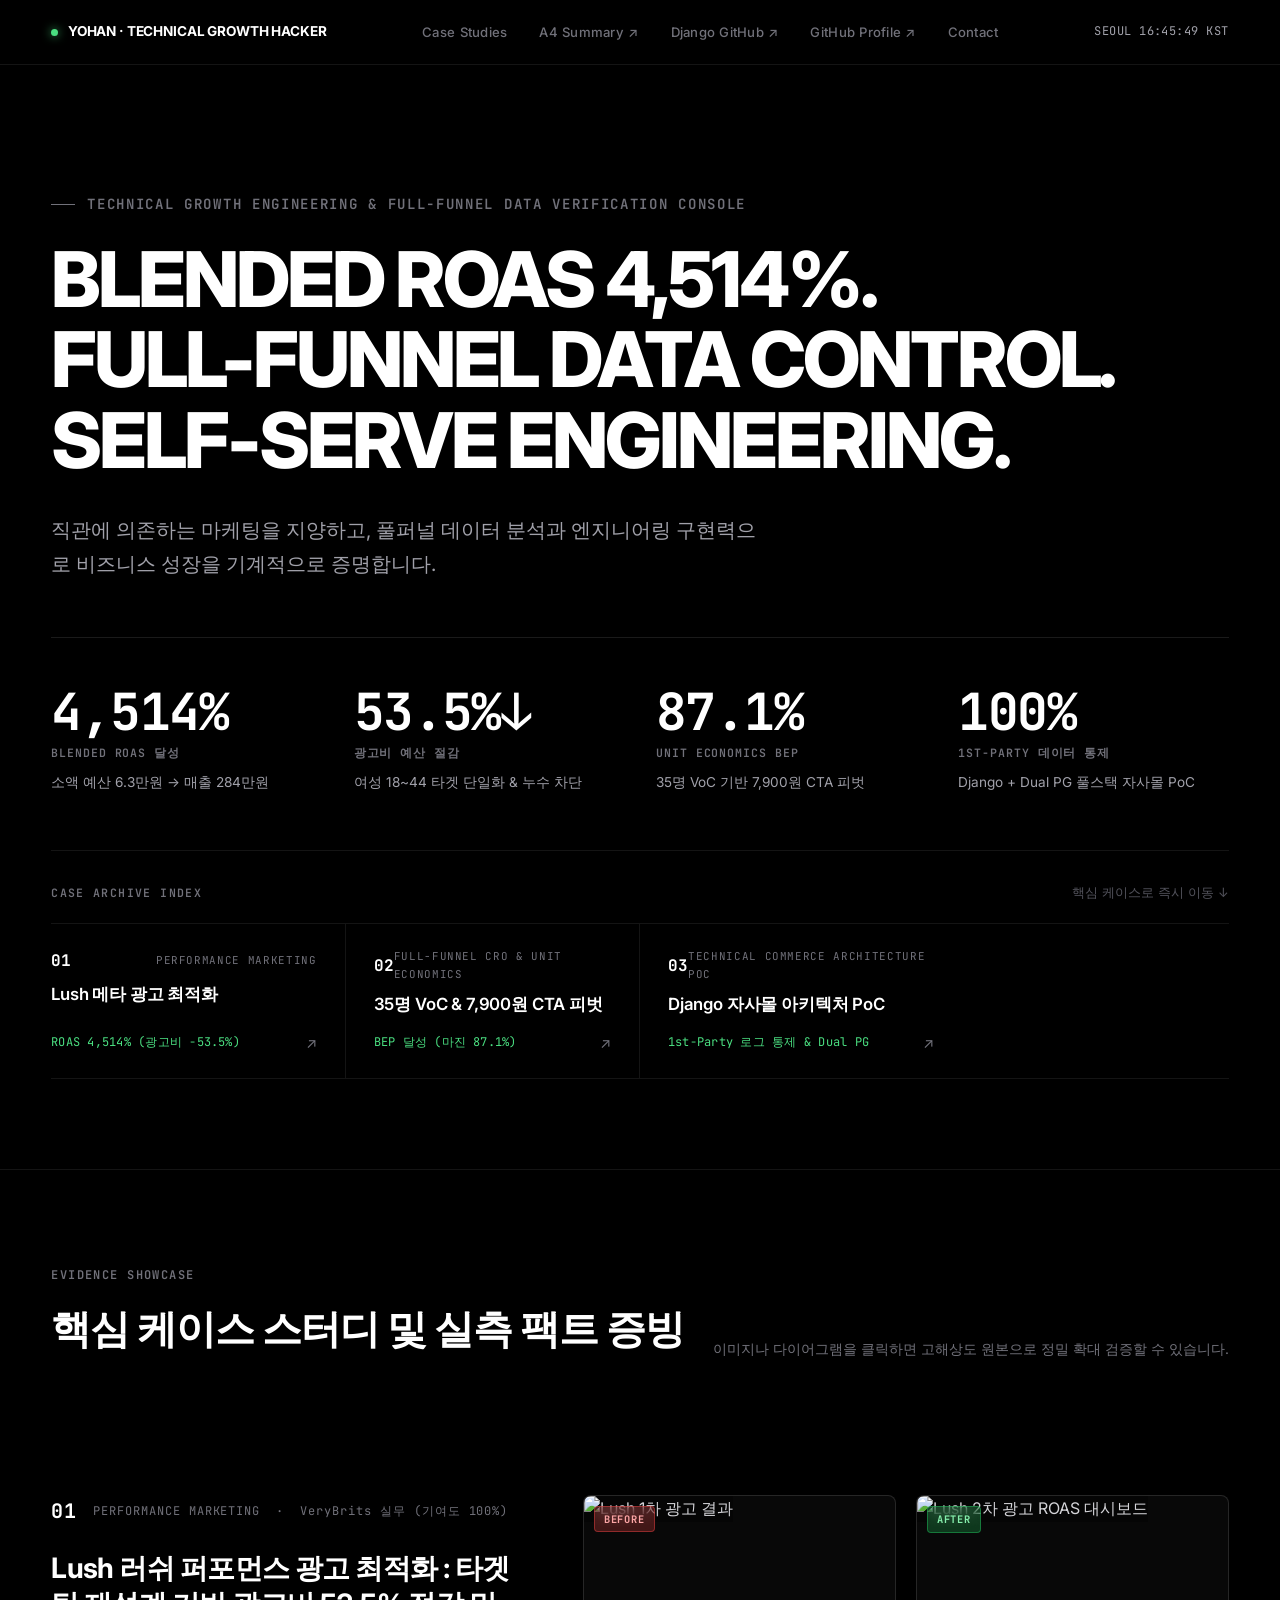
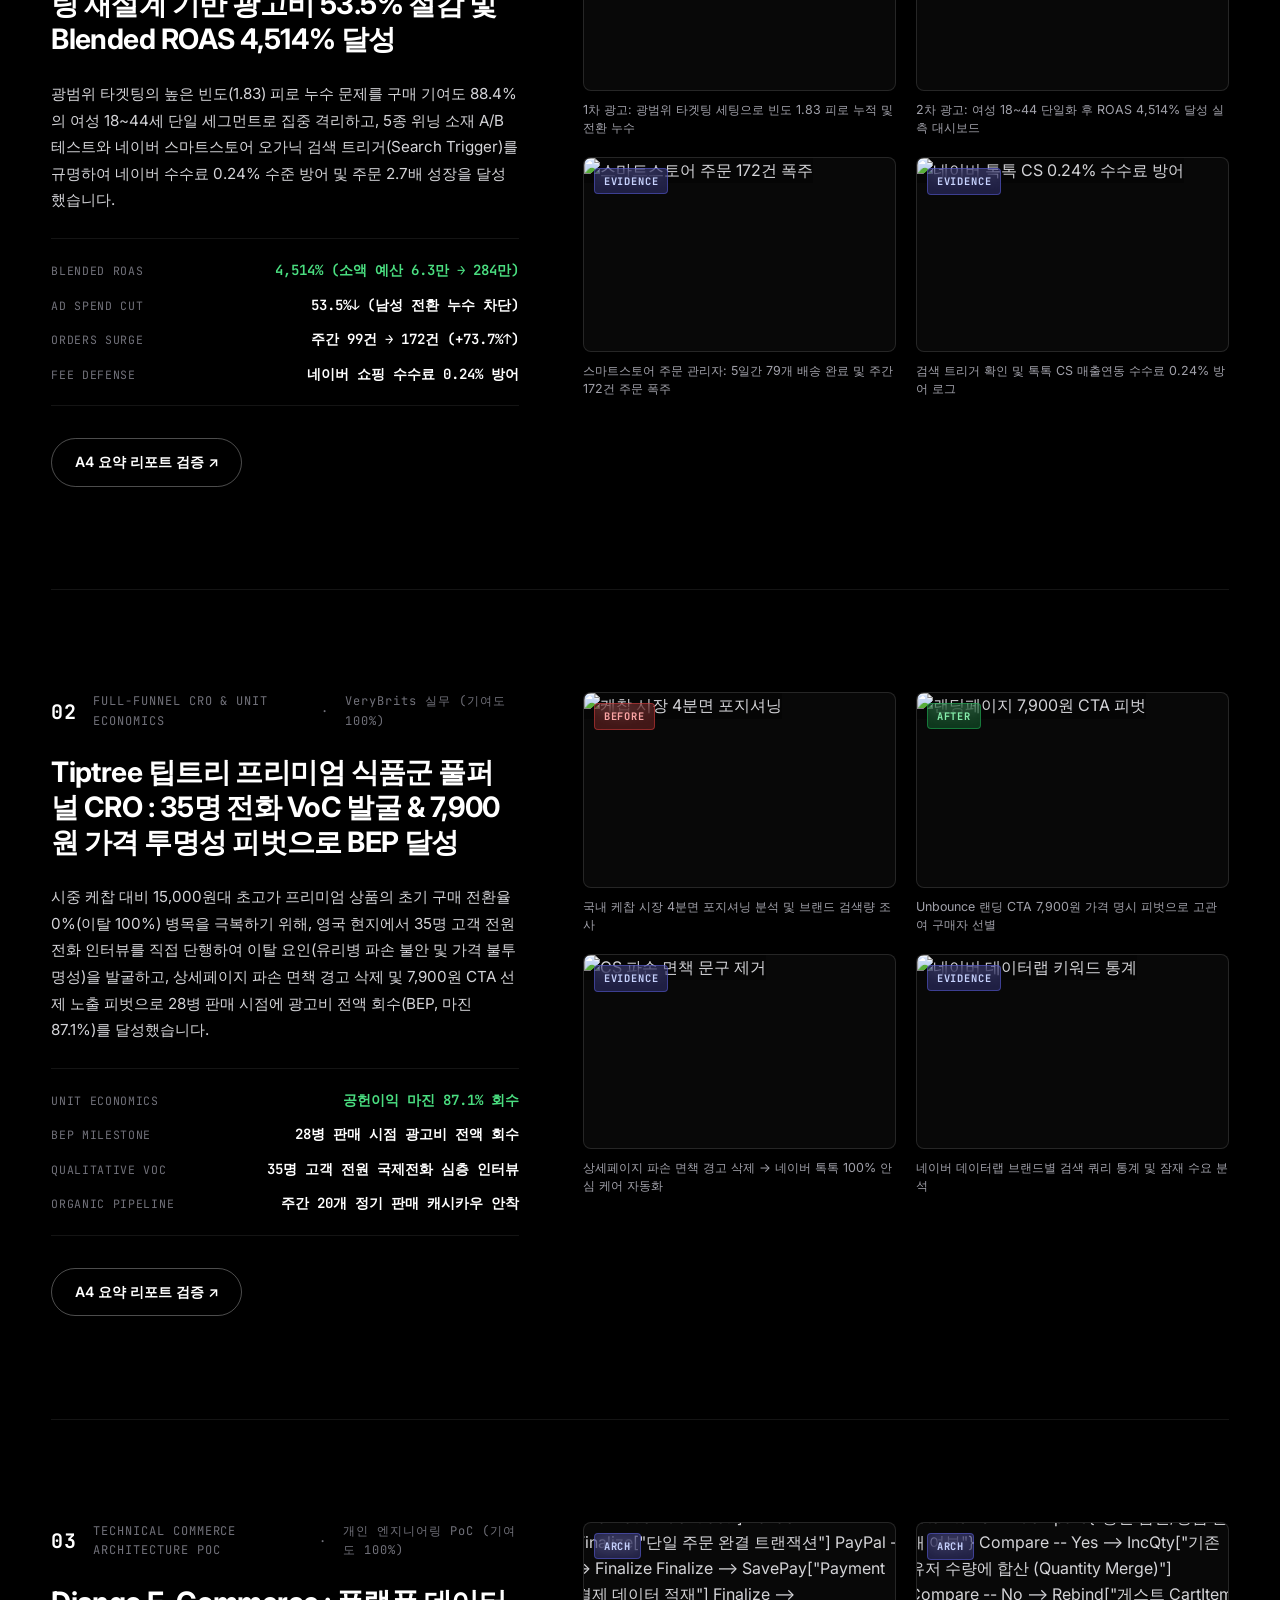
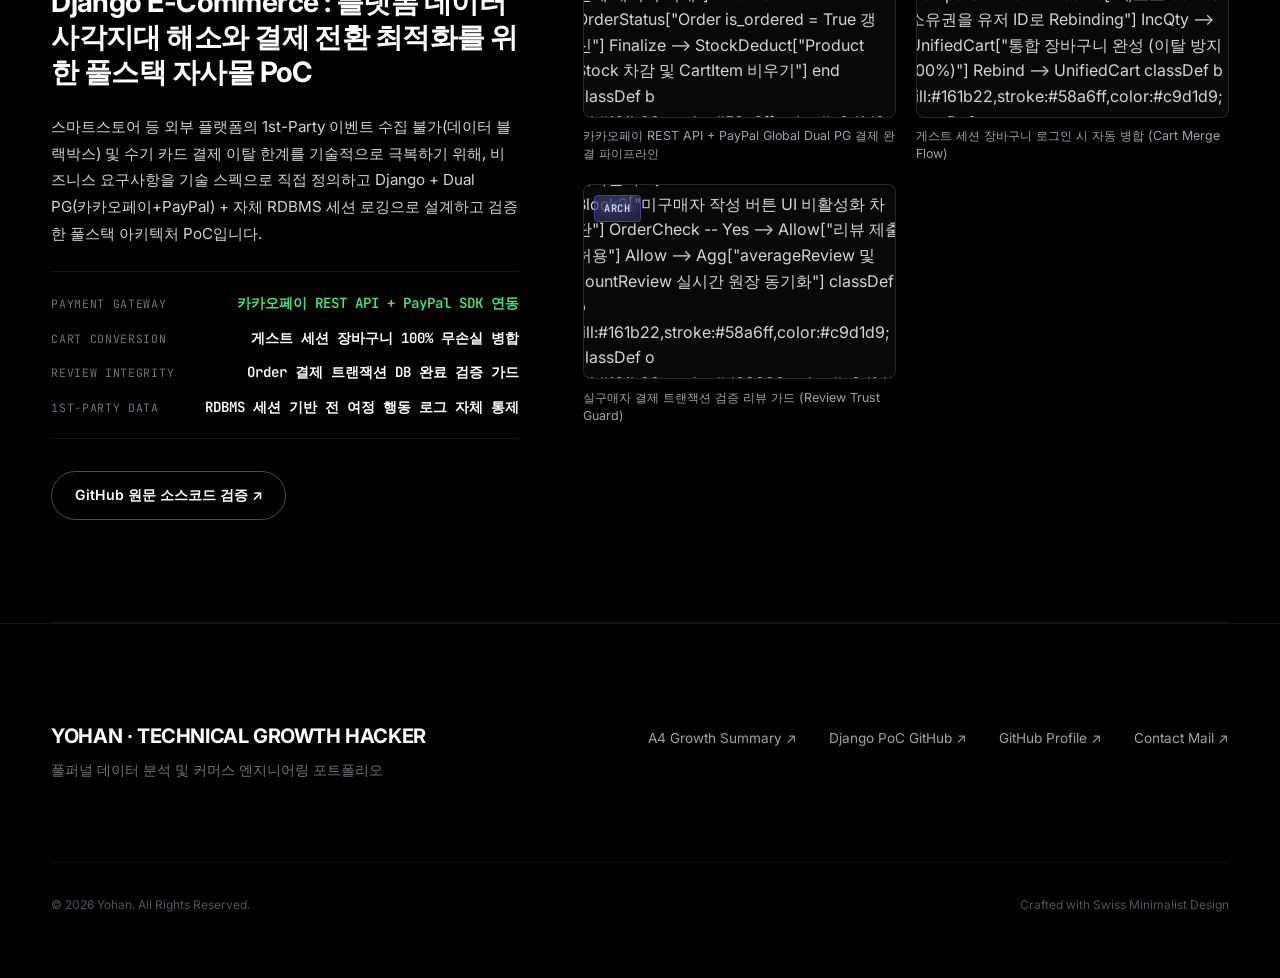
==== index.html @ 82cca5a6 "feat: initialize project structure with core styles, scripts, and comprehensive growth analysis case" ====
<!DOCTYPE html>
<html lang="ko">

<head>
    <meta charset="UTF-8">
    <meta name="viewport" content="width=device-width, initial-scale=1.0">
    <title>Yohan | Technical Growth Hacker & Full-Funnel Data Console</title>
    <meta name="description" content="Blended ROAS 4,514% 달성, 타겟 단일화 광고비 53.5% 절감, 35명 전화 VoC 기반 Unit Economics BEP 회수 및 Django 풀스택 자사몰 1st-Party 데이터 통제 실측 검증 콘솔.">

    <!-- Fonts: Inter & JetBrains Mono -->
    <link rel="preconnect" href="https://fonts.googleapis.com">
    <link rel="preconnect" href="https://fonts.gstatic.com" crossorigin>
    <link href="https://fonts.googleapis.com/css2?family=Inter:wght@400;500;600;700;800&family=JetBrains+Mono:wght@400;500;600;700&display=swap" rel="stylesheet">

    <!-- Minimalist Stylesheet -->
    <link rel="stylesheet" href="style.css?v=20260907_swiss_growth3">
    <script type="module" src="script.js?v=20260907_swiss_growth3"></script>

    <!-- Mermaid.js for Architecture Flowcharts -->
    <script src="https://cdn.jsdelivr.net/npm/mermaid@10/dist/mermaid.min.js"></script>
    <script>
        mermaid.initialize({
            startOnLoad: false,
            theme: 'dark',
            themeVariables: {
                darkMode: true,
                background: '#0c0c0c',
                primaryColor: '#161b22',
                primaryTextColor: '#c9d1d9',
                primaryBorderColor: '#58a6ff',
                lineColor: '#58a6ff',
                secondaryColor: '#161b22',
                tertiaryColor: '#161b22'
            },
            fontFamily: 'JetBrains Mono, Inter, monospace',
            flowchart: { curve: 'linear', htmlLabels: true }
        });
    </script>
</head>

<body>
    <!-- 1. Minimal Floating Header -->
    <header class="minimal-header">
        <div class="minimal-container minimal-header-inner">
            <div class="minimal-logo">
                <span class="status-dot"></span>
                <span>YOHAN · TECHNICAL GROWTH HACKER</span>
            </div>

            <nav class="minimal-nav">
                <a href="#cases">Case Studies</a>
                <a href="../Portfolio-summary/growth.html" target="_blank" rel="noopener noreferrer">A4 Summary ↗</a>
                <a href="https://github.com/ramyo564/Upgrade_Django4" target="_blank" rel="noopener noreferrer">Django GitHub ↗</a>
                <a href="https://github.com/ramyo564" target="_blank" rel="noopener noreferrer">GitHub Profile ↗</a>
                <a href="mailto:yohan032yohan@gmail.com">Contact</a>
            </nav>

            <div class="minimal-clock">
                SEOUL <span id="clock-display">--:--:--</span> KST
            </div>
        </div>
    </header>

    <main>
        <!-- 2. Hero Section (Extreme Scale Typography) -->
        <section class="minimal-hero">
            <div class="minimal-container">
                <div class="hero-kicker">Technical Growth Engineering & Full-Funnel Data Verification Console</div>
                <h1 class="hero-headline">
                    Blended ROAS 4,514%.<br>
                    Full-Funnel Data Control.<br>
                    Self-Serve Engineering.
                </h1>
                <p class="hero-description">
                    직관에 의존하는 마케팅을 지양하고, 풀퍼널 데이터 분석과 엔지니어링 구현력으로 비즈니스 성장을 기계적으로 증명합니다.
                </p>

                <!-- 4 Killer Metrics Strip -->
                <div class="hero-metrics-strip">
                    <div class="metric-item">
                        <div class="metric-number">4,514%</div>
                        <div class="metric-label">Blended ROAS 달성</div>
                        <div class="metric-desc">소액 예산 6.3만원 → 매출 284만원</div>
                    </div>
                    <div class="metric-item">
                        <div class="metric-number">53.5%↓</div>
                        <div class="metric-label">광고비 예산 절감</div>
                        <div class="metric-desc">여성 18~44 타겟 단일화 & 누수 차단</div>
                    </div>
                    <div class="metric-item">
                        <div class="metric-number">87.1%</div>
                        <div class="metric-label">Unit Economics BEP</div>
                        <div class="metric-desc">35명 VoC 기반 7,900원 CTA 피벗</div>
                    </div>
                    <div class="metric-item">
                        <div class="metric-number">100%</div>
                        <div class="metric-label">1st-Party 데이터 통제</div>
                        <div class="metric-desc">Django + Dual PG 풀스택 자사몰 PoC</div>
                    </div>
                </div>

                <!-- Case Fast-Jump Index Strip -->
                <div class="hero-case-index-wrapper">
                    <div class="hero-index-header">
                        <span class="hero-index-label">CASE ARCHIVE INDEX</span>
                        <span class="hero-index-hint">핵심 케이스로 즉시 이동 ↓</span>
                    </div>
                    <div class="hero-case-index" id="hero-case-index"></div>
                </div>
            </div>
        </section>

        <!-- Minimalist Floating Case Ticker (Visible on scroll) -->
        <nav class="floating-case-ticker" id="floating-case-ticker" aria-label="Case Quick Navigation"></nav>

        <!-- 3. Selected Case Studies (Zero-Boxes, Full-Width Two-Column Split) -->
        <section id="cases" class="minimal-cases">
            <div class="minimal-container">
                <div class="section-intro">
                    <div>
                        <div class="section-tag">Evidence Showcase</div>
                        <h2 class="section-headline">핵심 케이스 스터디 및 실측 팩트 증빙</h2>
                    </div>
                    <div class="section-hint">이미지나 다이어그램을 클릭하면 고해상도 원본으로 정밀 확대 검증할 수 있습니다.</div>
                </div>

                <!-- Case Rows dynamically rendered from portfolio-cases.js via portfolio-engine.js -->
                <div id="cases-container"></div>
            </div>
        </section>
    </main>

    <!-- 4. Minimal Footer -->
    <footer class="minimal-footer">
        <div class="minimal-container footer-grid">
            <div>
                <div class="footer-brand">YOHAN · TECHNICAL GROWTH HACKER</div>
                <div style="font-size: 0.85rem; color: #71717A; margin-top: 0.5rem;">
                    풀퍼널 데이터 분석 및 커머스 엔지니어링 포트폴리오
                </div>
            </div>

            <div class="footer-links">
                <a href="../Portfolio-summary/growth.html" target="_blank" rel="noopener noreferrer">A4 Growth Summary ↗</a>
                <a href="https://github.com/ramyo564/Upgrade_Django4" target="_blank" rel="noopener noreferrer">Django PoC GitHub ↗</a>
                <a href="https://github.com/ramyo564" target="_blank" rel="noopener noreferrer">GitHub Profile ↗</a>
                <a href="mailto:yohan032yohan@gmail.com">Contact Mail ↗</a>
            </div>

            <div class="footer-copy">
                <span>© 2026 Yohan. All Rights Reserved.</span>
                <span>Crafted with Swiss Minimalist Design</span>
            </div>
        </div>
    </footer>

    <!-- High-Res Inspection Modal with Zoom In/Out/Reset Toolbar -->
    <div id="image-modal" class="mermaid-modal" aria-hidden="true" style="display: none;">
        <div class="mermaid-modal-backdrop" id="modal-backdrop"></div>
        <div class="mermaid-modal-dialog" role="dialog" aria-modal="true">
            <div class="modal-header-bar">
                <div class="modal-title-wrap">
                    <span class="modal-title-badge">HIGH-RES INSPECTION</span>
                    <h3 id="modal-title">실측 증거 고해상도 검증</h3>
                </div>
                <div class="modal-action-tools">
                    <button id="modal-zoom-out" class="modal-tool-btn" type="button" title="Zoom Out">−</button>
                    <span id="modal-zoom-value" class="modal-zoom-display">100%</span>
                    <button id="modal-zoom-in" class="modal-tool-btn" type="button" title="Zoom In">+</button>
                    <button id="modal-zoom-reset" class="modal-tool-btn" type="button" title="Reset Zoom">RESET</button>
                    <button id="modal-close" class="modal-tool-btn modal-close-btn" type="button">CLOSE [ESC]</button>
                </div>
            </div>
            <div id="modal-content-wrap">
                <img id="modal-img" src="" alt="">
                <div id="modal-svg-wrap" style="display: none;"></div>
            </div>
        </div>
    </div>
</body>

</html>
---- style.css ----
@import "./styles/core/tokens.css";
@import "./styles/core/minimal.css";
@import "./styles/components/modal-mermaid.css";
@import "./styles/components/modal-extra-evidence.css";
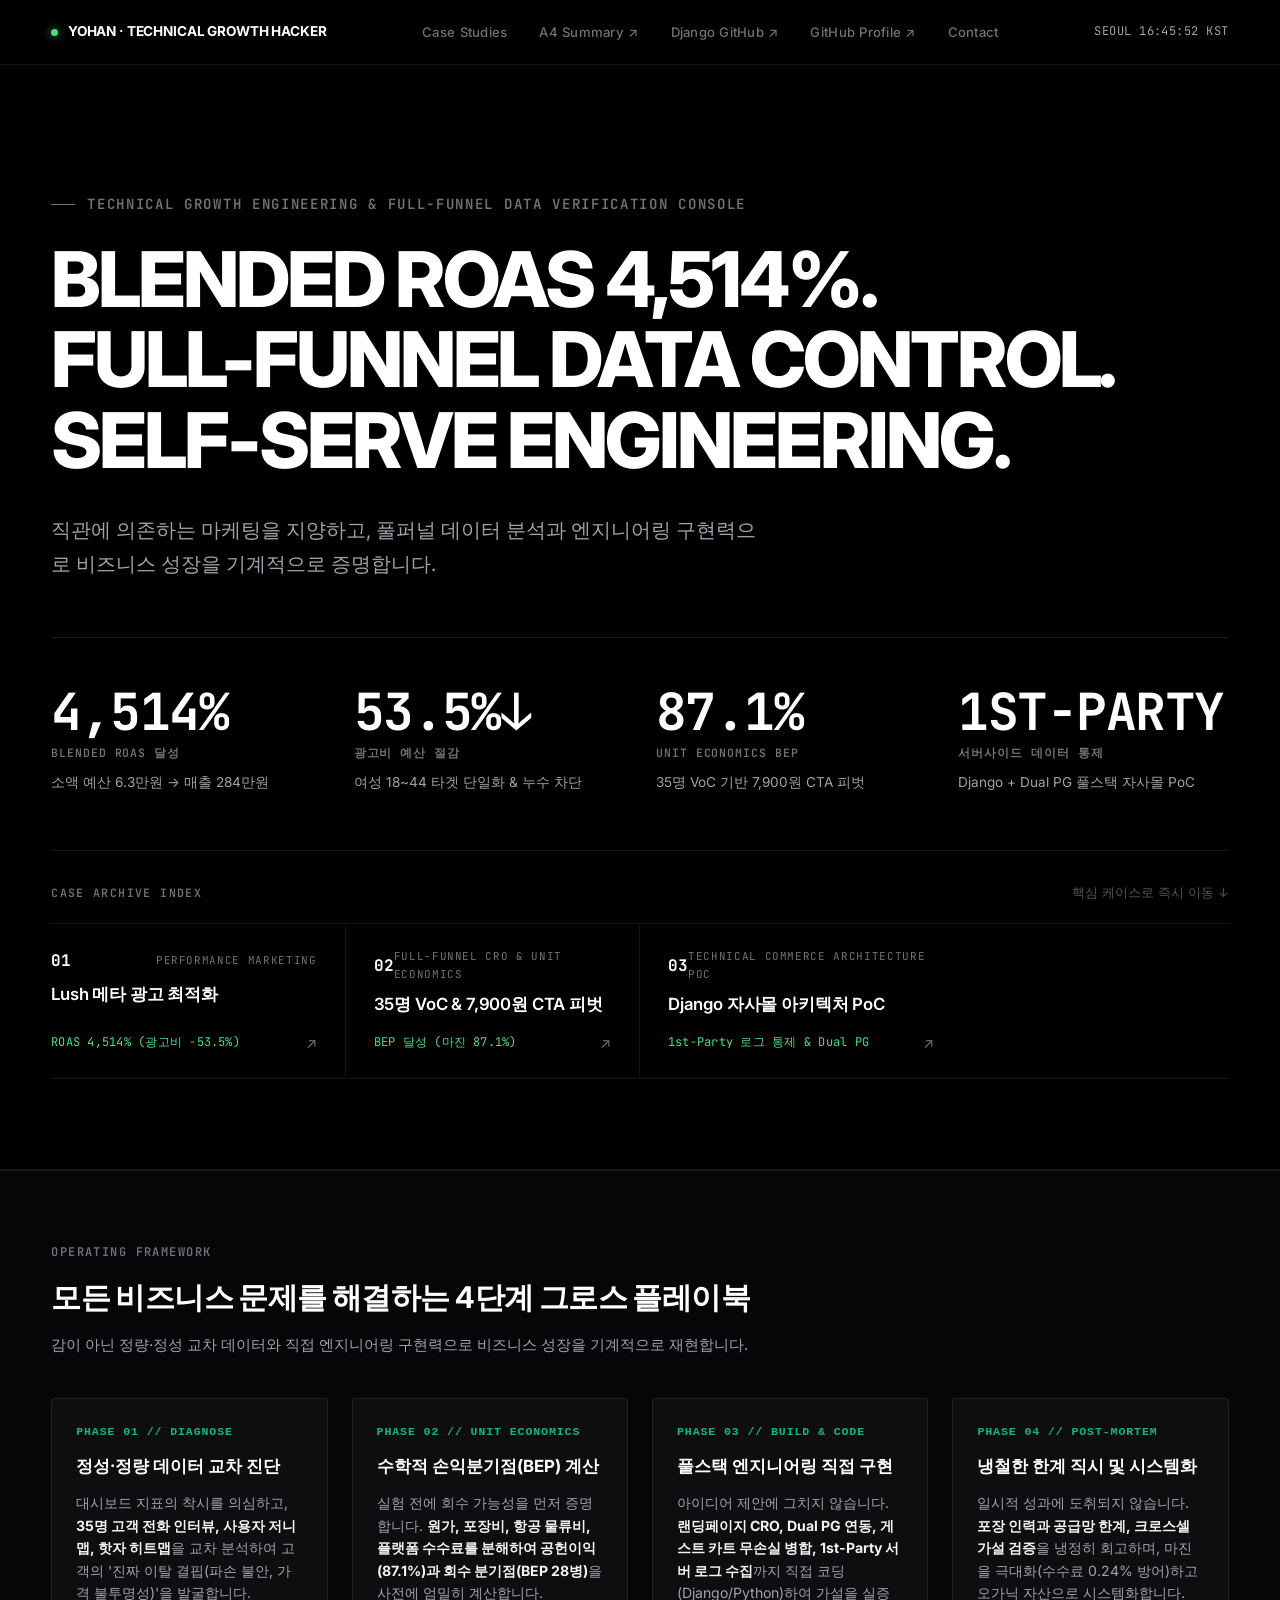
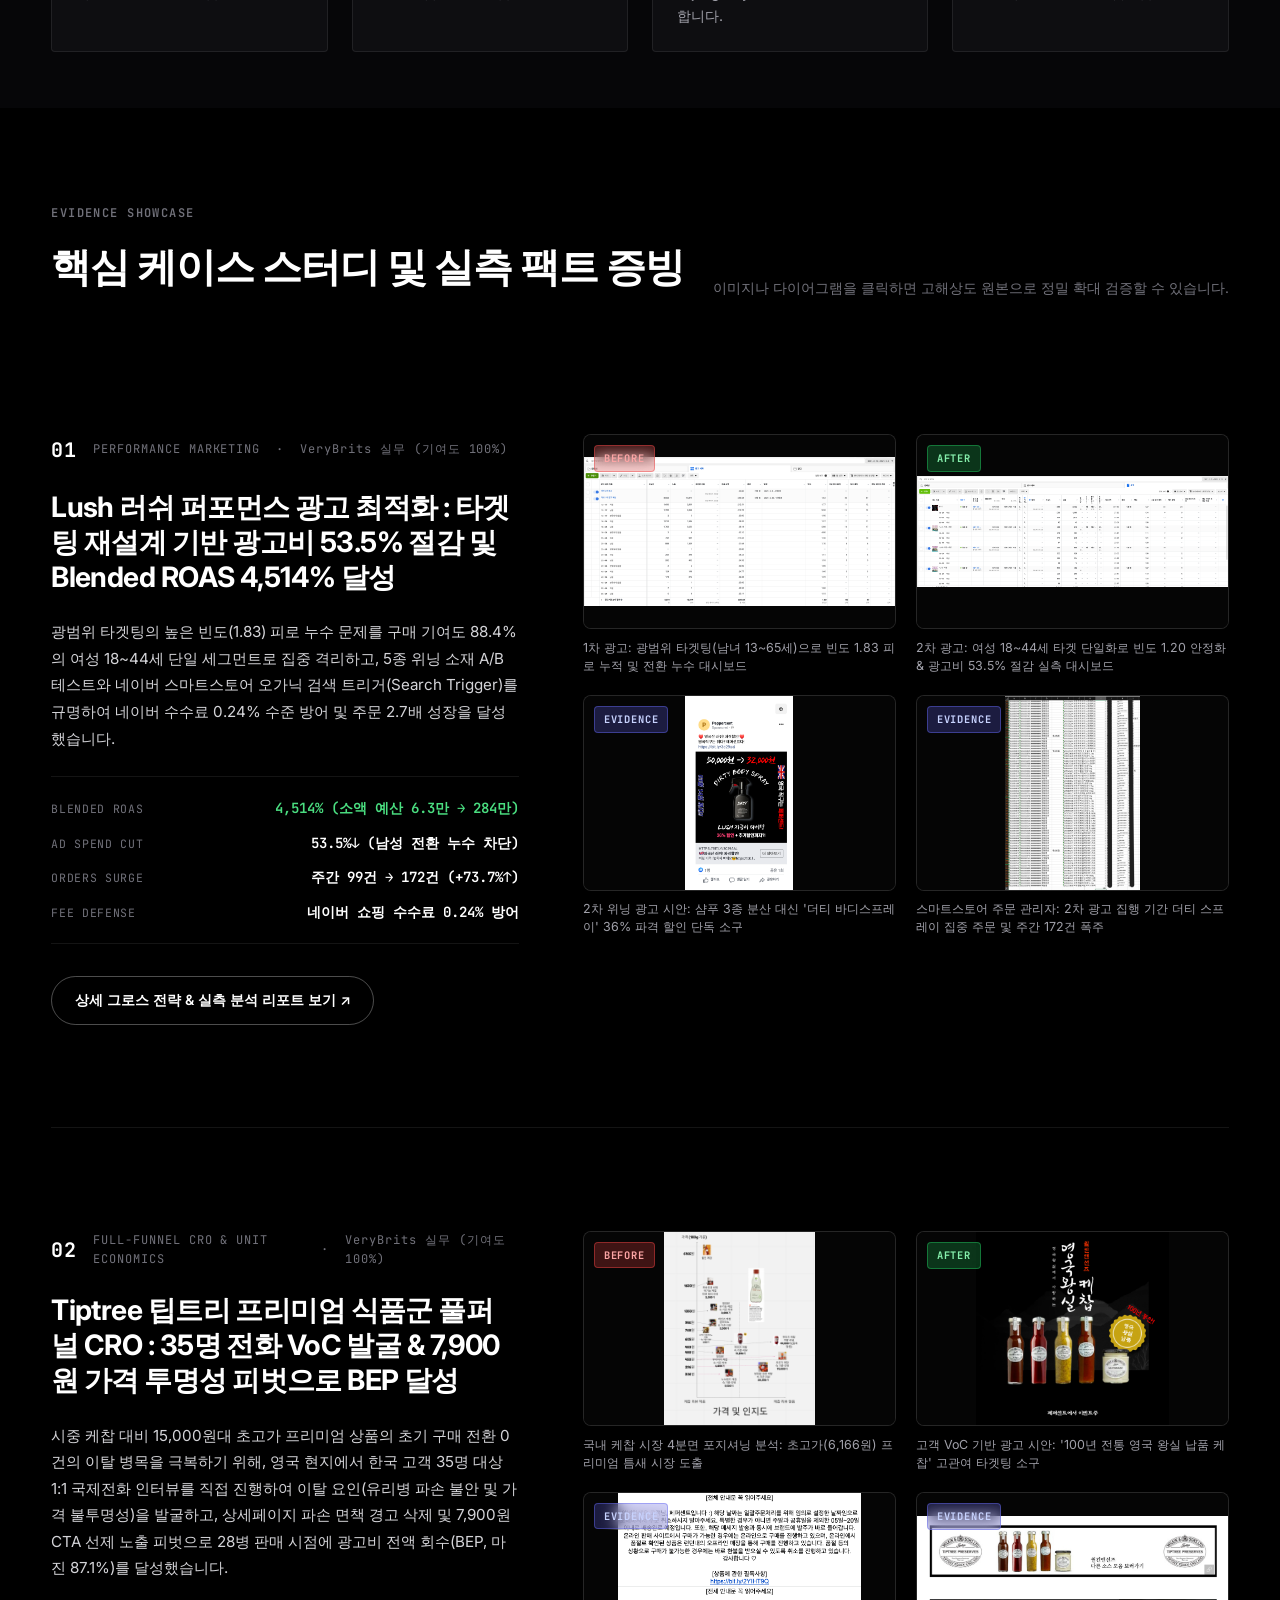
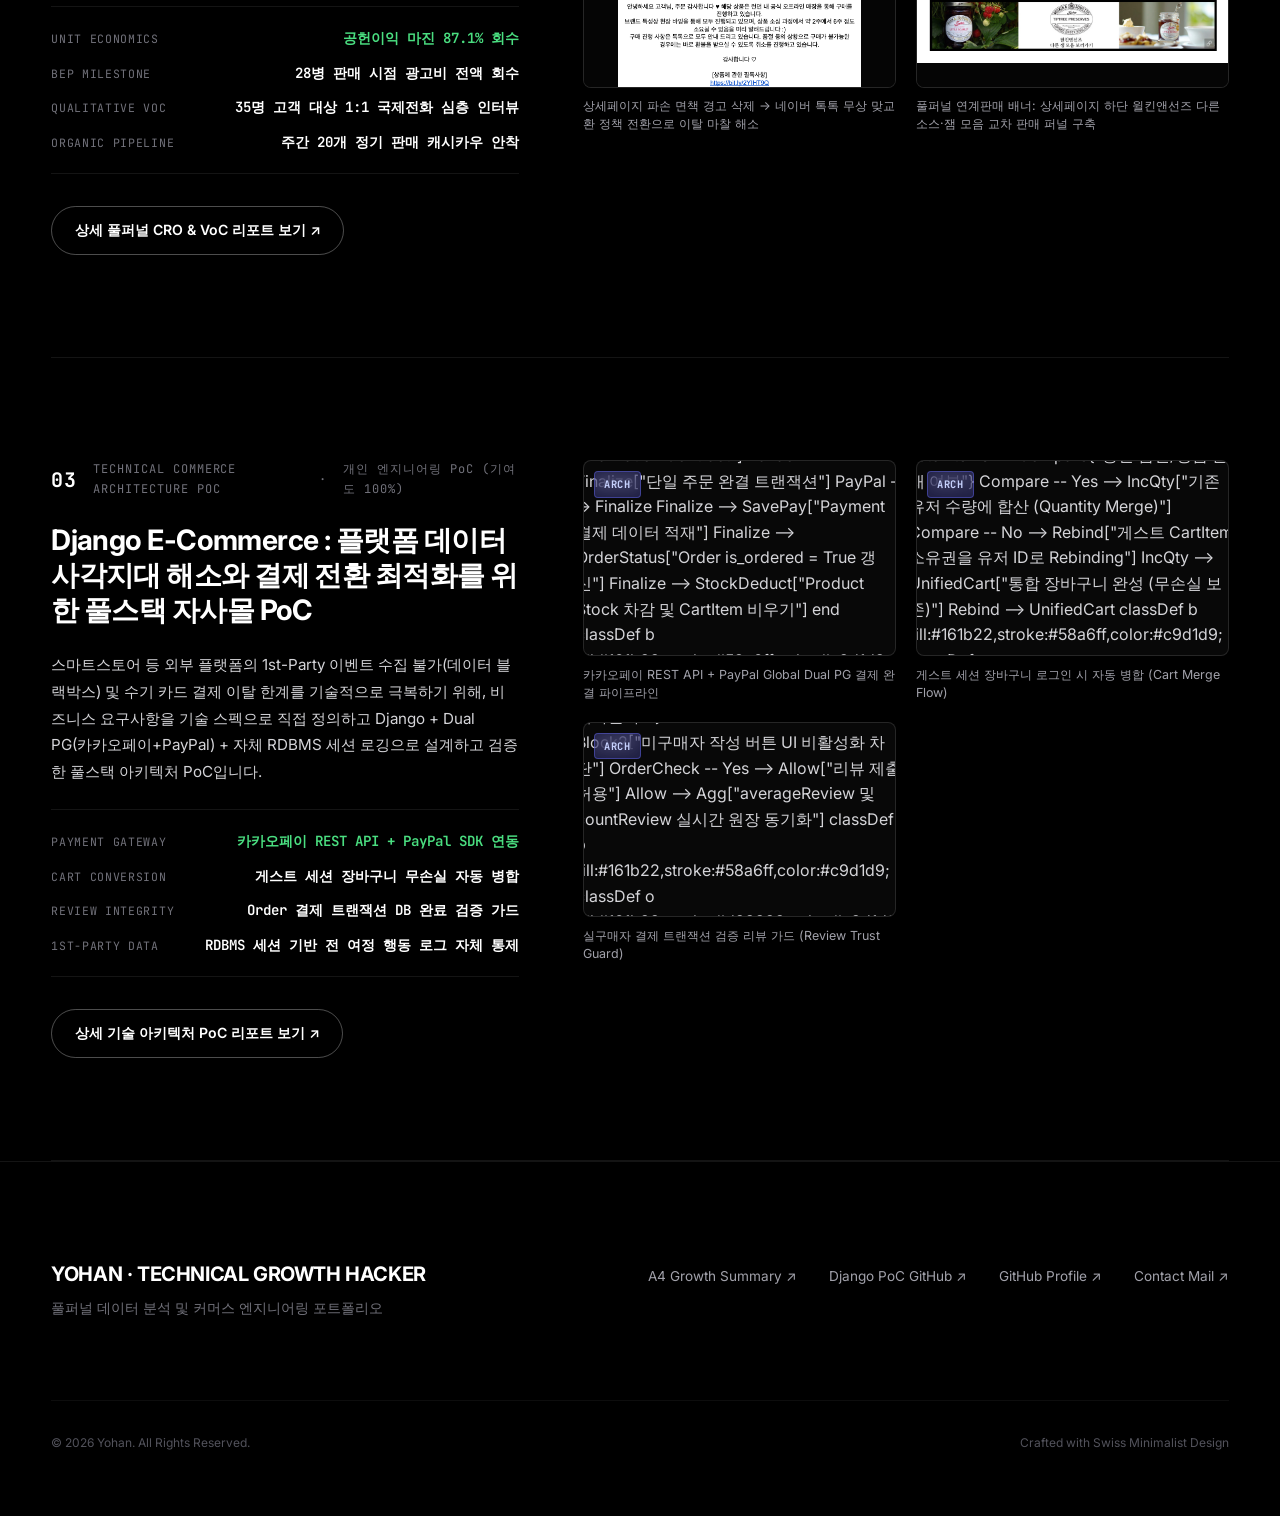
==== commit 4e37c83f: "feat: implement unified GA4/GTM telemetry and lifecycle tracking for portfolio events" ====
--- a/index.html
+++ b/index.html
@@ -36,9 +36,24 @@
             flowchart: { curve: 'linear', htmlLabels: true }
         });
     </script>
+    <!-- Google Tag Manager -->
+    <script>(function (w, d, s, l, i) {
+            w[l] = w[l] || []; w[l].push({
+                'gtm.start':
+                    new Date().getTime(), event: 'gtm.js'
+            }); var f = d.getElementsByTagName(s)[0],
+                j = d.createElement(s), dl = l != 'dataLayer' ? '&l=' + l : ''; j.async = true; j.src =
+                'https://www.googletagmanager.com/gtm.js?id=' + i + dl; f.parentNode.insertBefore(j, f);
+        })(window, document, 'script', 'dataLayer', 'GTM-T84WT3B8');</script>
+    <!-- End Google Tag Manager -->
 </head>
 
 <body>
+    <!-- Google Tag Manager (noscript) -->
+    <noscript><iframe src="https://www.googletagmanager.com/ns.html?id=GTM-T84WT3B8" height="0" width="0"
+            style="display:none;visibility:hidden"></iframe></noscript>
+    <!-- End Google Tag Manager (noscript) -->
+
     <!-- 1. Minimal Floating Header -->
     <header class="minimal-header">
         <div class="minimal-container minimal-header-inner">
@@ -93,8 +108,8 @@
                         <div class="metric-desc">35명 VoC 기반 7,900원 CTA 피벗</div>
                     </div>
                     <div class="metric-item">
-                        <div class="metric-number">100%</div>
-                        <div class="metric-label">1st-Party 데이터 통제</div>
+                        <div class="metric-number">1ST-PARTY</div>
+                        <div class="metric-label">서버사이드 데이터 통제</div>
                         <div class="metric-desc">Django + Dual PG 풀스택 자사몰 PoC</div>
                     </div>
                 </div>
@@ -106,6 +121,47 @@
                         <span class="hero-index-hint">핵심 케이스로 즉시 이동 ↓</span>
                     </div>
                     <div class="hero-case-index" id="hero-case-index"></div>
+                </div>
+            </div>
+        </section>
+
+        <!-- 2.5. The 4-Step Growth Operating Framework -->
+        <section class="minimal-playbook">
+            <div class="minimal-container">
+                <div class="playbook-header">
+                    <div class="section-tag">OPERATING FRAMEWORK</div>
+                    <h2 class="playbook-headline">모든 비즈니스 문제를 해결하는 4단계 그로스 플레이북</h2>
+                    <p class="playbook-sub">감이 아닌 정량·정성 교차 데이터와 직접 엔지니어링 구현력으로 비즈니스 성장을 기계적으로 재현합니다.</p>
+                </div>
+                <div class="playbook-grid">
+                    <div class="playbook-card">
+                        <div class="playbook-phase">PHASE 01 // DIAGNOSE</div>
+                        <h3 class="playbook-card-title">정성·정량 데이터 교차 진단</h3>
+                        <p class="playbook-card-desc">
+                            대시보드 지표의 착시를 의심하고, <strong>35명 고객 전화 인터뷰, 사용자 저니맵, 핫자 히트맵</strong>을 교차 분석하여 고객의 '진짜 이탈 결핍(파손 불안, 가격 불투명성)'을 발굴합니다.
+                        </p>
+                    </div>
+                    <div class="playbook-card">
+                        <div class="playbook-phase">PHASE 02 // UNIT ECONOMICS</div>
+                        <h3 class="playbook-card-title">수학적 손익분기점(BEP) 계산</h3>
+                        <p class="playbook-card-desc">
+                            실험 전에 회수 가능성을 먼저 증명합니다. <strong>원가, 포장비, 항공 물류비, 플랫폼 수수료를 분해하여 공헌이익(87.1%)과 회수 분기점(BEP 28병)</strong>을 사전에 엄밀히 계산합니다.
+                        </p>
+                    </div>
+                    <div class="playbook-card">
+                        <div class="playbook-phase">PHASE 03 // BUILD &amp; CODE</div>
+                        <h3 class="playbook-card-title">풀스택 엔지니어링 직접 구현</h3>
+                        <p class="playbook-card-desc">
+                            아이디어 제안에 그치지 않습니다. <strong>랜딩페이지 CRO, Dual PG 연동, 게스트 카트 무손실 병합, 1st-Party 서버 로그 수집</strong>까지 직접 코딩(Django/Python)하여 가설을 실증합니다.
+                        </p>
+                    </div>
+                    <div class="playbook-card">
+                        <div class="playbook-phase">PHASE 04 // POST-MORTEM</div>
+                        <h3 class="playbook-card-title">냉철한 한계 직시 및 시스템화</h3>
+                        <p class="playbook-card-desc">
+                            일시적 성과에 도취되지 않습니다. <strong>포장 인력과 공급망 한계, 크로스셀 가설 검증</strong>을 냉정히 회고하며, 마진을 극대화(수수료 0.24% 방어)하고 오가닉 자산으로 시스템화합니다.
+                        </p>
+                    </div>
                 </div>
             </div>
         </section>
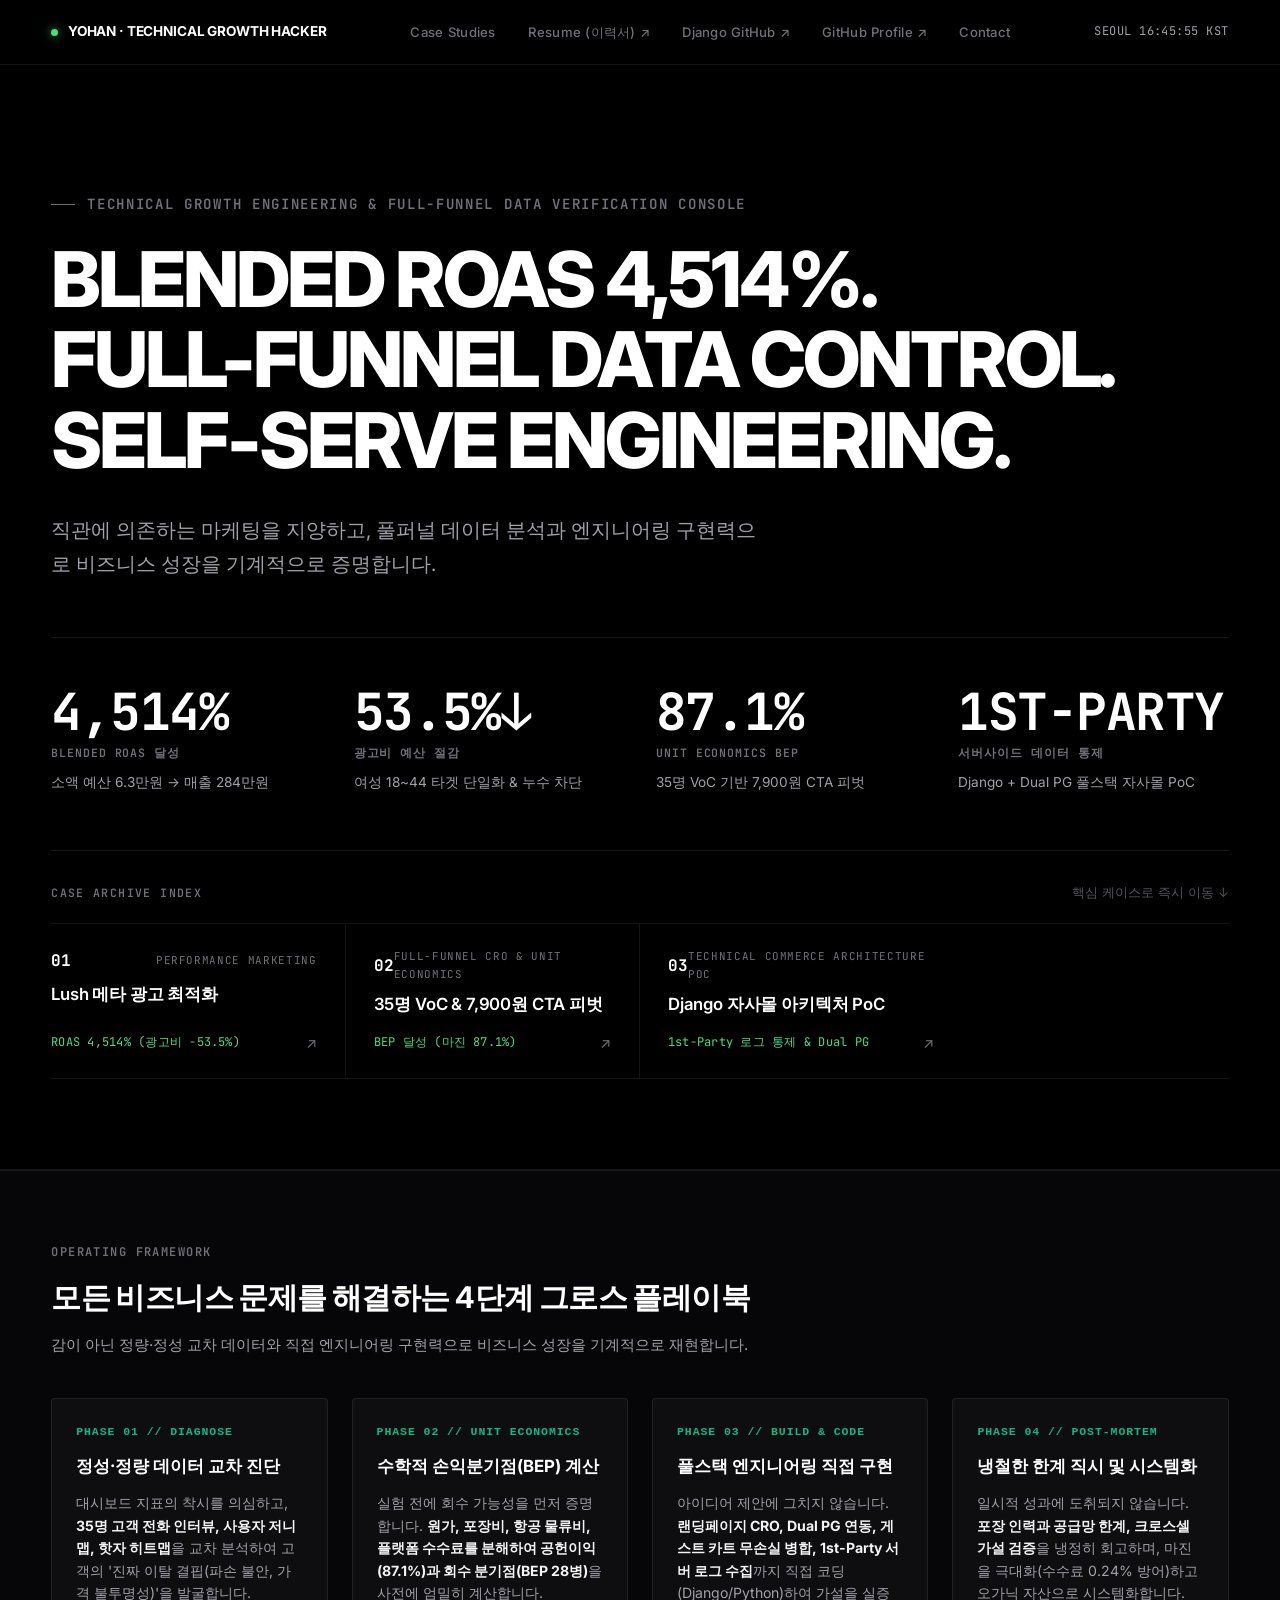
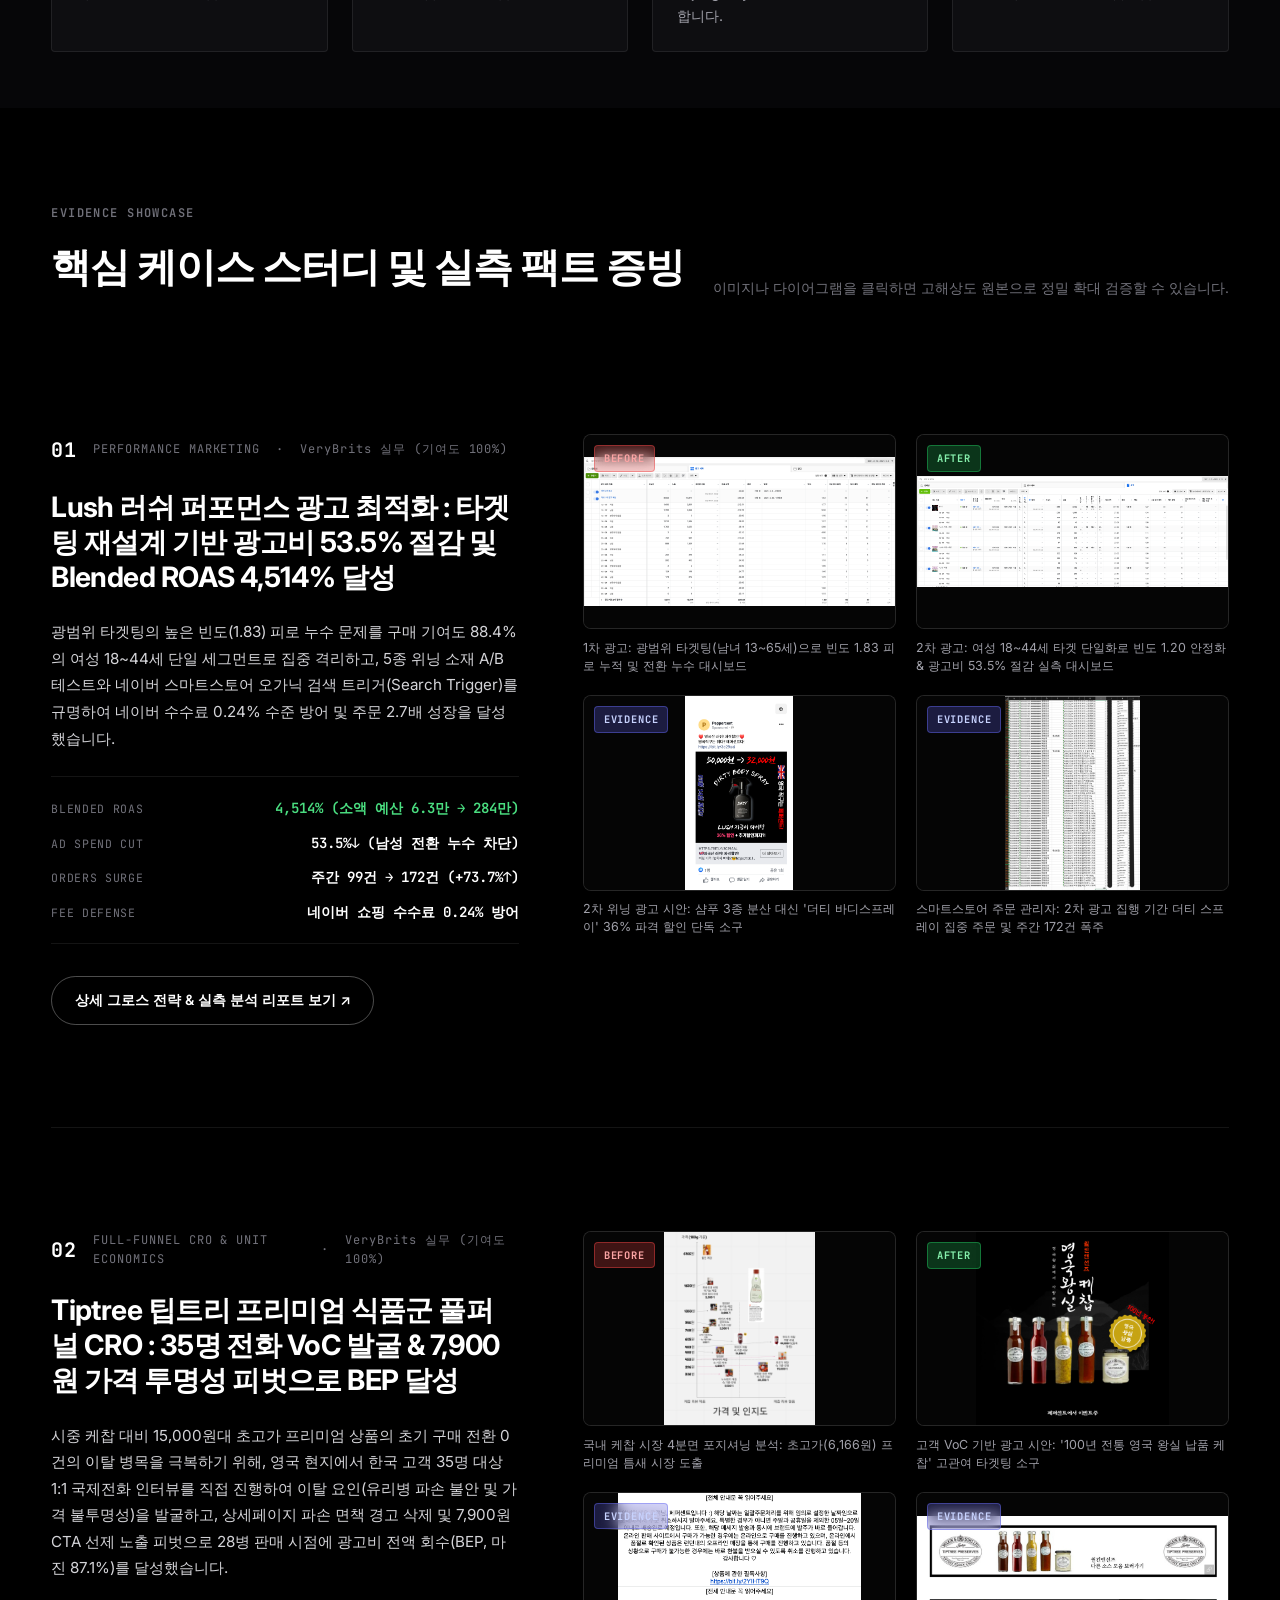
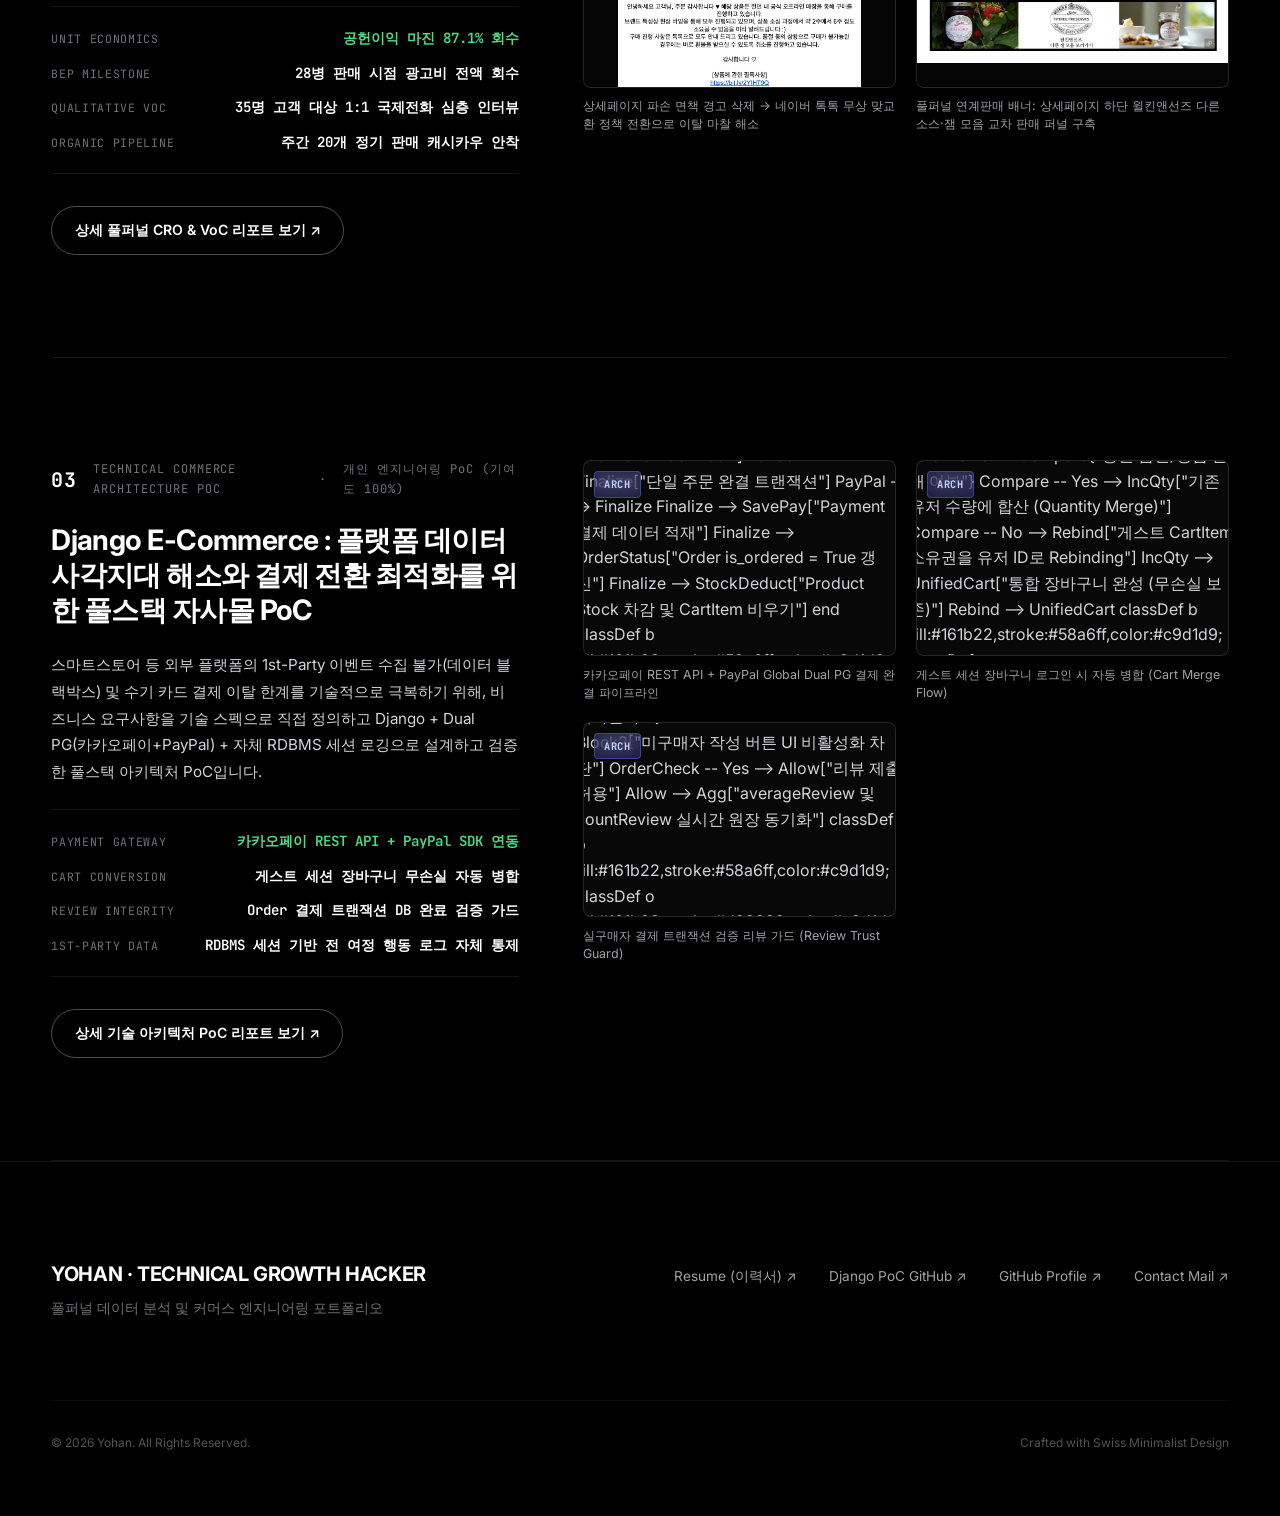
==== commit 233d6af2: "chore: update portfolio configuration and index layout settings" ====
--- a/index.html
+++ b/index.html
@@ -64,7 +64,7 @@
 
             <nav class="minimal-nav">
                 <a href="#cases">Case Studies</a>
-                <a href="../Portfolio-summary/growth.html" target="_blank" rel="noopener noreferrer">A4 Summary ↗</a>
+                <a href="https://equinox-rambutan-c3e.notion.site/3c82b6d94f888125b624ef927dc5131d" target="_blank" rel="noopener noreferrer">Resume (이력서) ↗</a>
                 <a href="https://github.com/ramyo564/Upgrade_Django4" target="_blank" rel="noopener noreferrer">Django GitHub ↗</a>
                 <a href="https://github.com/ramyo564" target="_blank" rel="noopener noreferrer">GitHub Profile ↗</a>
                 <a href="mailto:yohan032yohan@gmail.com">Contact</a>
@@ -197,7 +197,7 @@
             </div>
 
             <div class="footer-links">
-                <a href="../Portfolio-summary/growth.html" target="_blank" rel="noopener noreferrer">A4 Growth Summary ↗</a>
+                <a href="https://equinox-rambutan-c3e.notion.site/3c82b6d94f888125b624ef927dc5131d" target="_blank" rel="noopener noreferrer">Resume (이력서) ↗</a>
                 <a href="https://github.com/ramyo564/Upgrade_Django4" target="_blank" rel="noopener noreferrer">Django PoC GitHub ↗</a>
                 <a href="https://github.com/ramyo564" target="_blank" rel="noopener noreferrer">GitHub Profile ↗</a>
                 <a href="mailto:yohan032yohan@gmail.com">Contact Mail ↗</a>
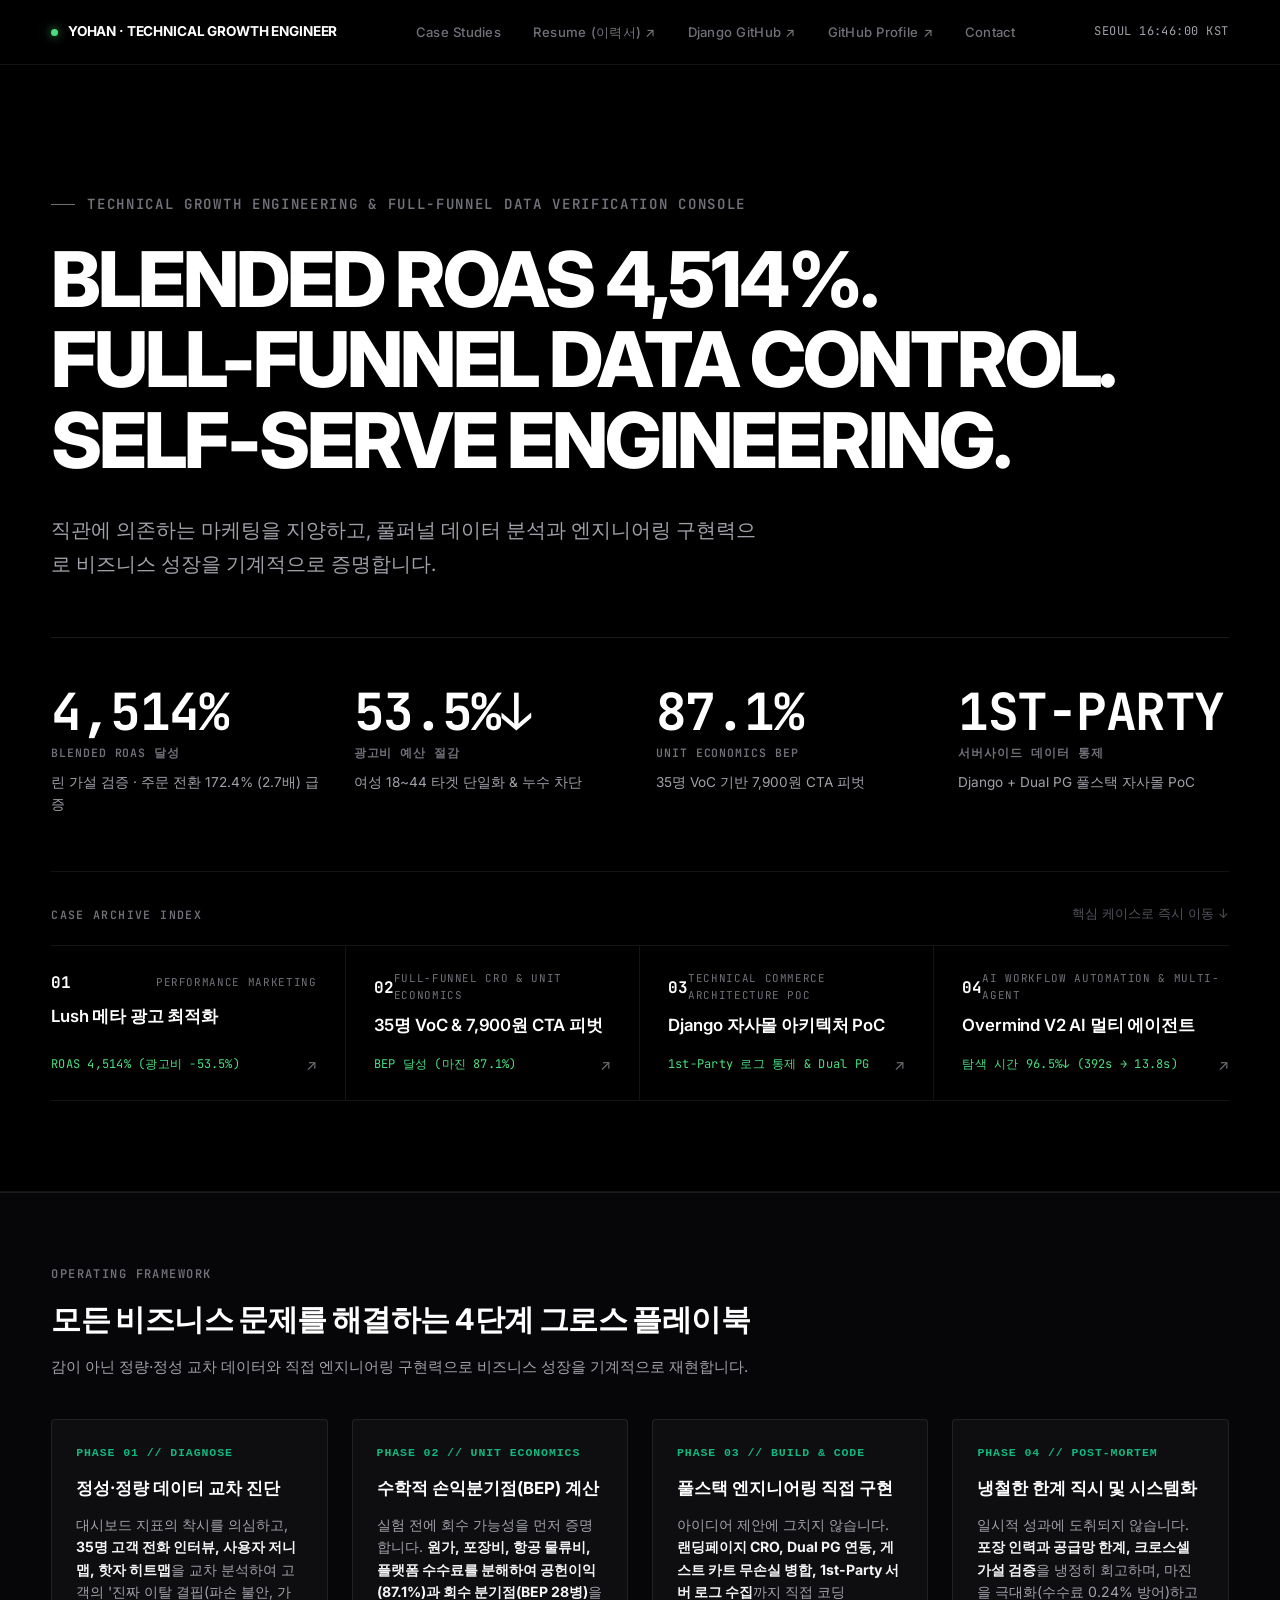
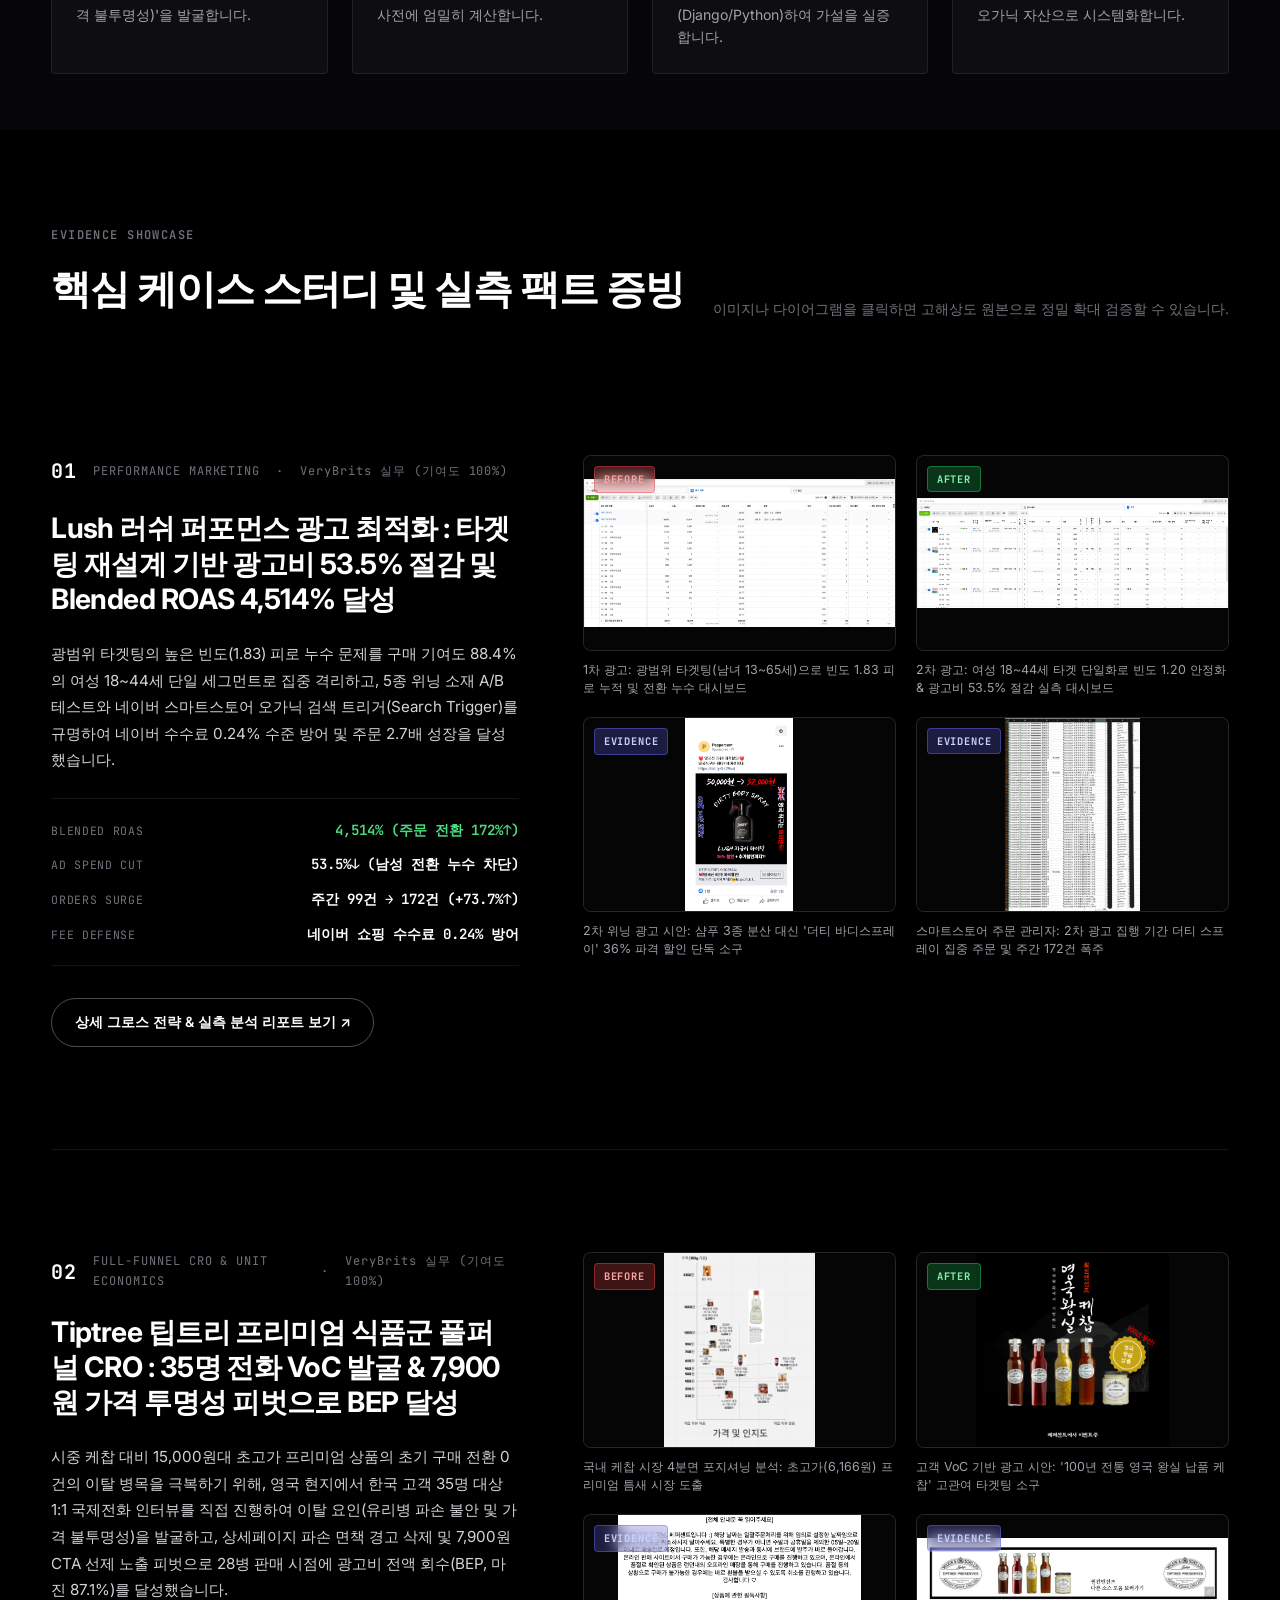
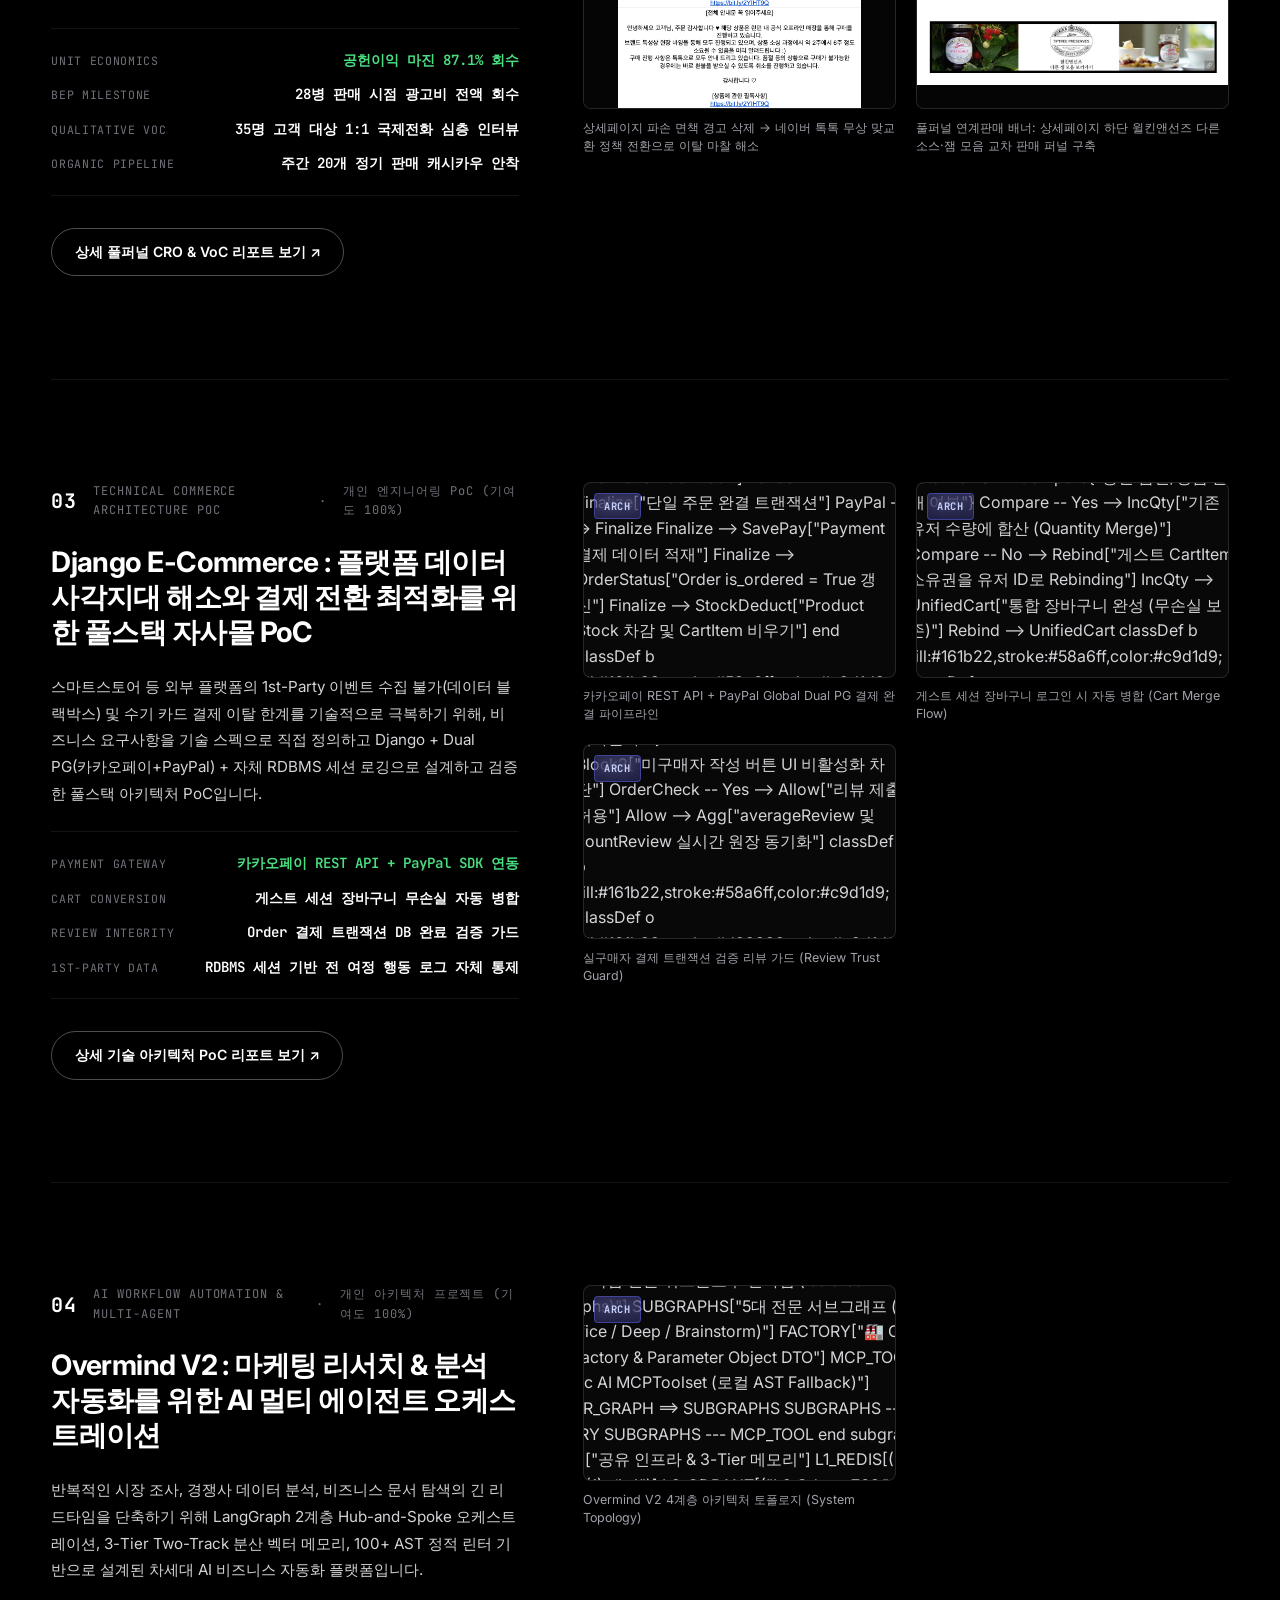
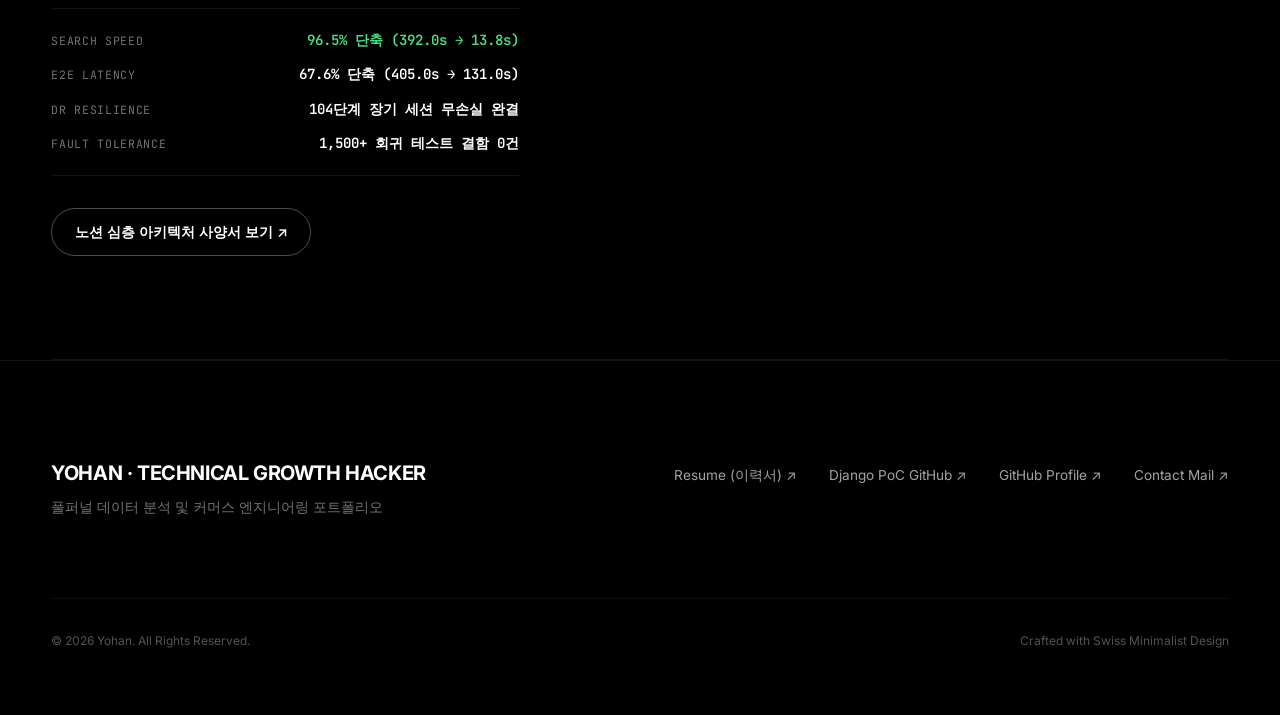
==== commit 309839aa: "feat: update portfolio case study data, configuration, and index display content" ====
--- a/index.html
+++ b/index.html
@@ -4,7 +4,7 @@
 <head>
     <meta charset="UTF-8">
     <meta name="viewport" content="width=device-width, initial-scale=1.0">
-    <title>Yohan | Technical Growth Hacker & Full-Funnel Data Console</title>
+    <title>Yohan | Technical Growth Engineer & Full-Funnel Data Console</title>
     <meta name="description" content="Blended ROAS 4,514% 달성, 타겟 단일화 광고비 53.5% 절감, 35명 전화 VoC 기반 Unit Economics BEP 회수 및 Django 풀스택 자사몰 1st-Party 데이터 통제 실측 검증 콘솔.">
 
     <!-- Fonts: Inter & JetBrains Mono -->
@@ -59,7 +59,7 @@
         <div class="minimal-container minimal-header-inner">
             <div class="minimal-logo">
                 <span class="status-dot"></span>
-                <span>YOHAN · TECHNICAL GROWTH HACKER</span>
+                <span>YOHAN · TECHNICAL GROWTH ENGINEER</span>
             </div>
 
             <nav class="minimal-nav">
@@ -95,7 +95,7 @@
                     <div class="metric-item">
                         <div class="metric-number">4,514%</div>
                         <div class="metric-label">Blended ROAS 달성</div>
-                        <div class="metric-desc">소액 예산 6.3만원 → 매출 284만원</div>
+                        <div class="metric-desc">린 가설 검증 · 주문 전환 172.4% (2.7배) 급증</div>
                     </div>
                     <div class="metric-item">
                         <div class="metric-number">53.5%↓</div>
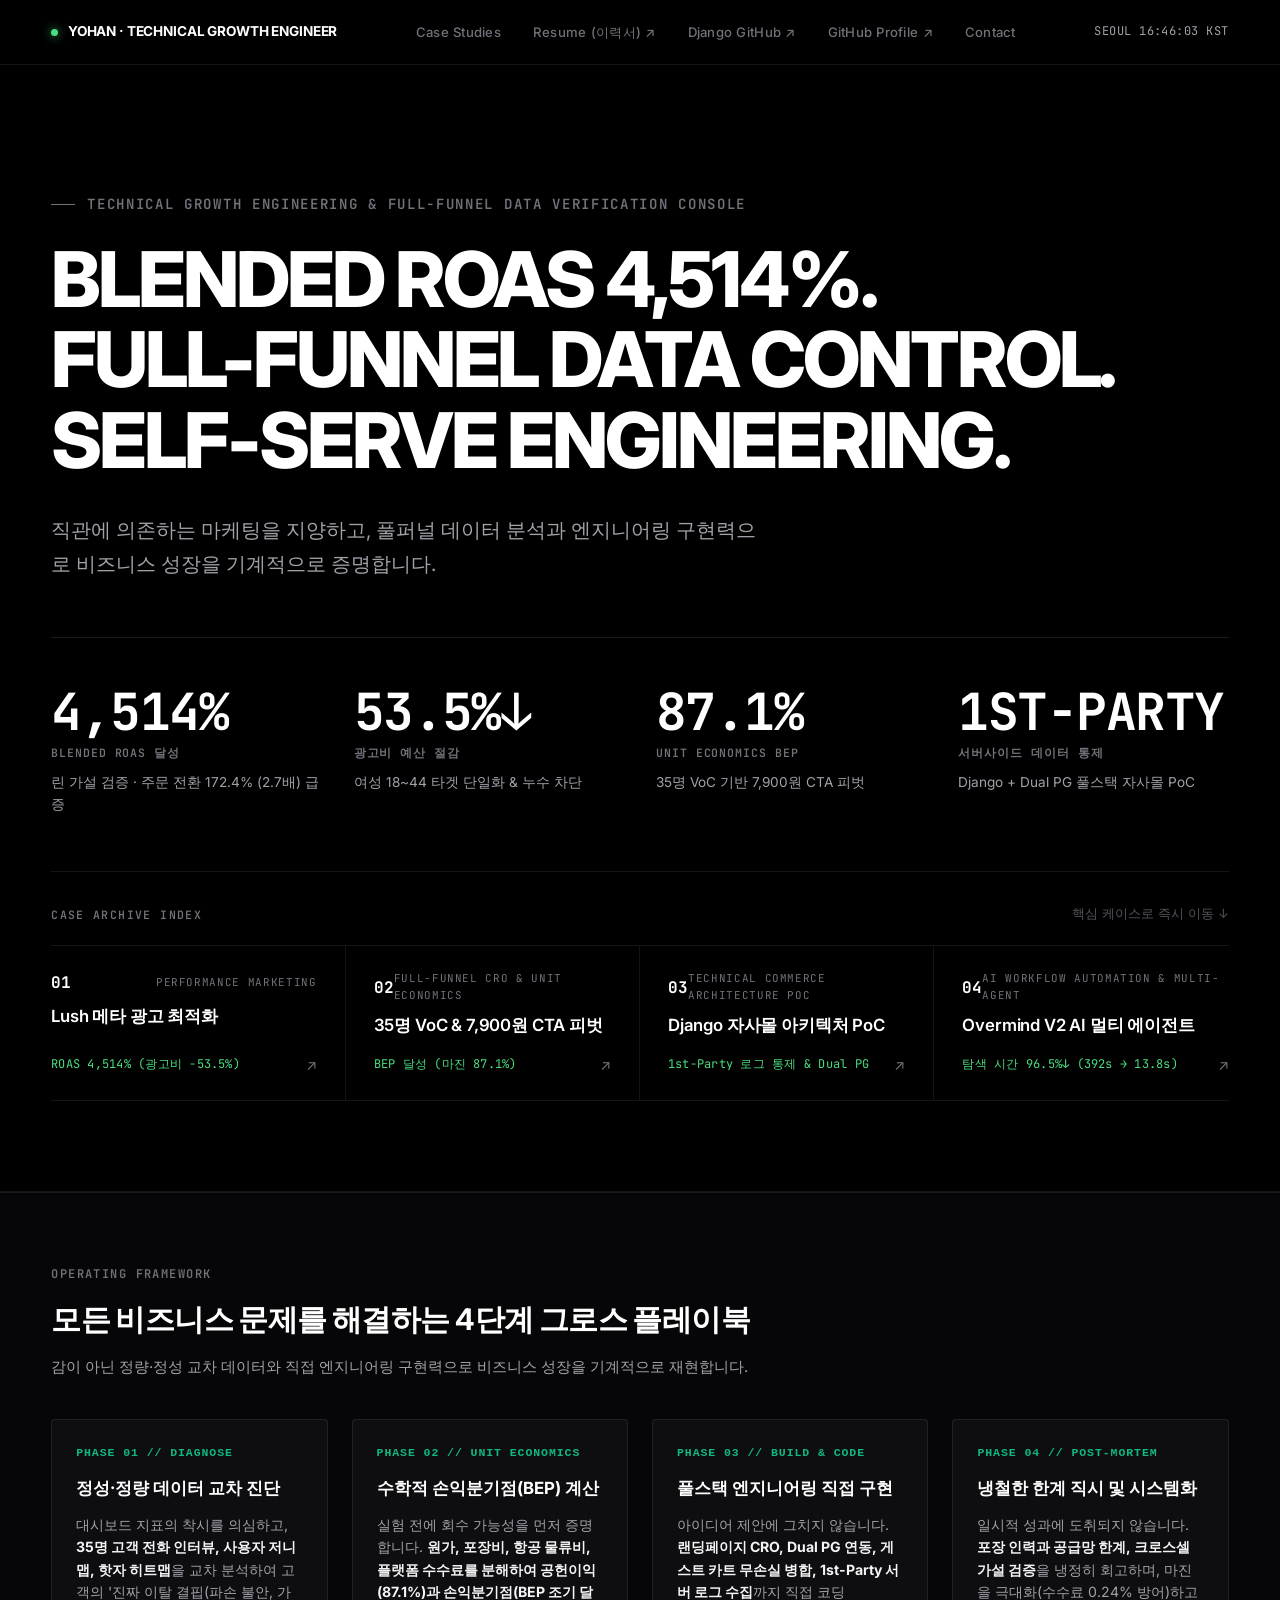
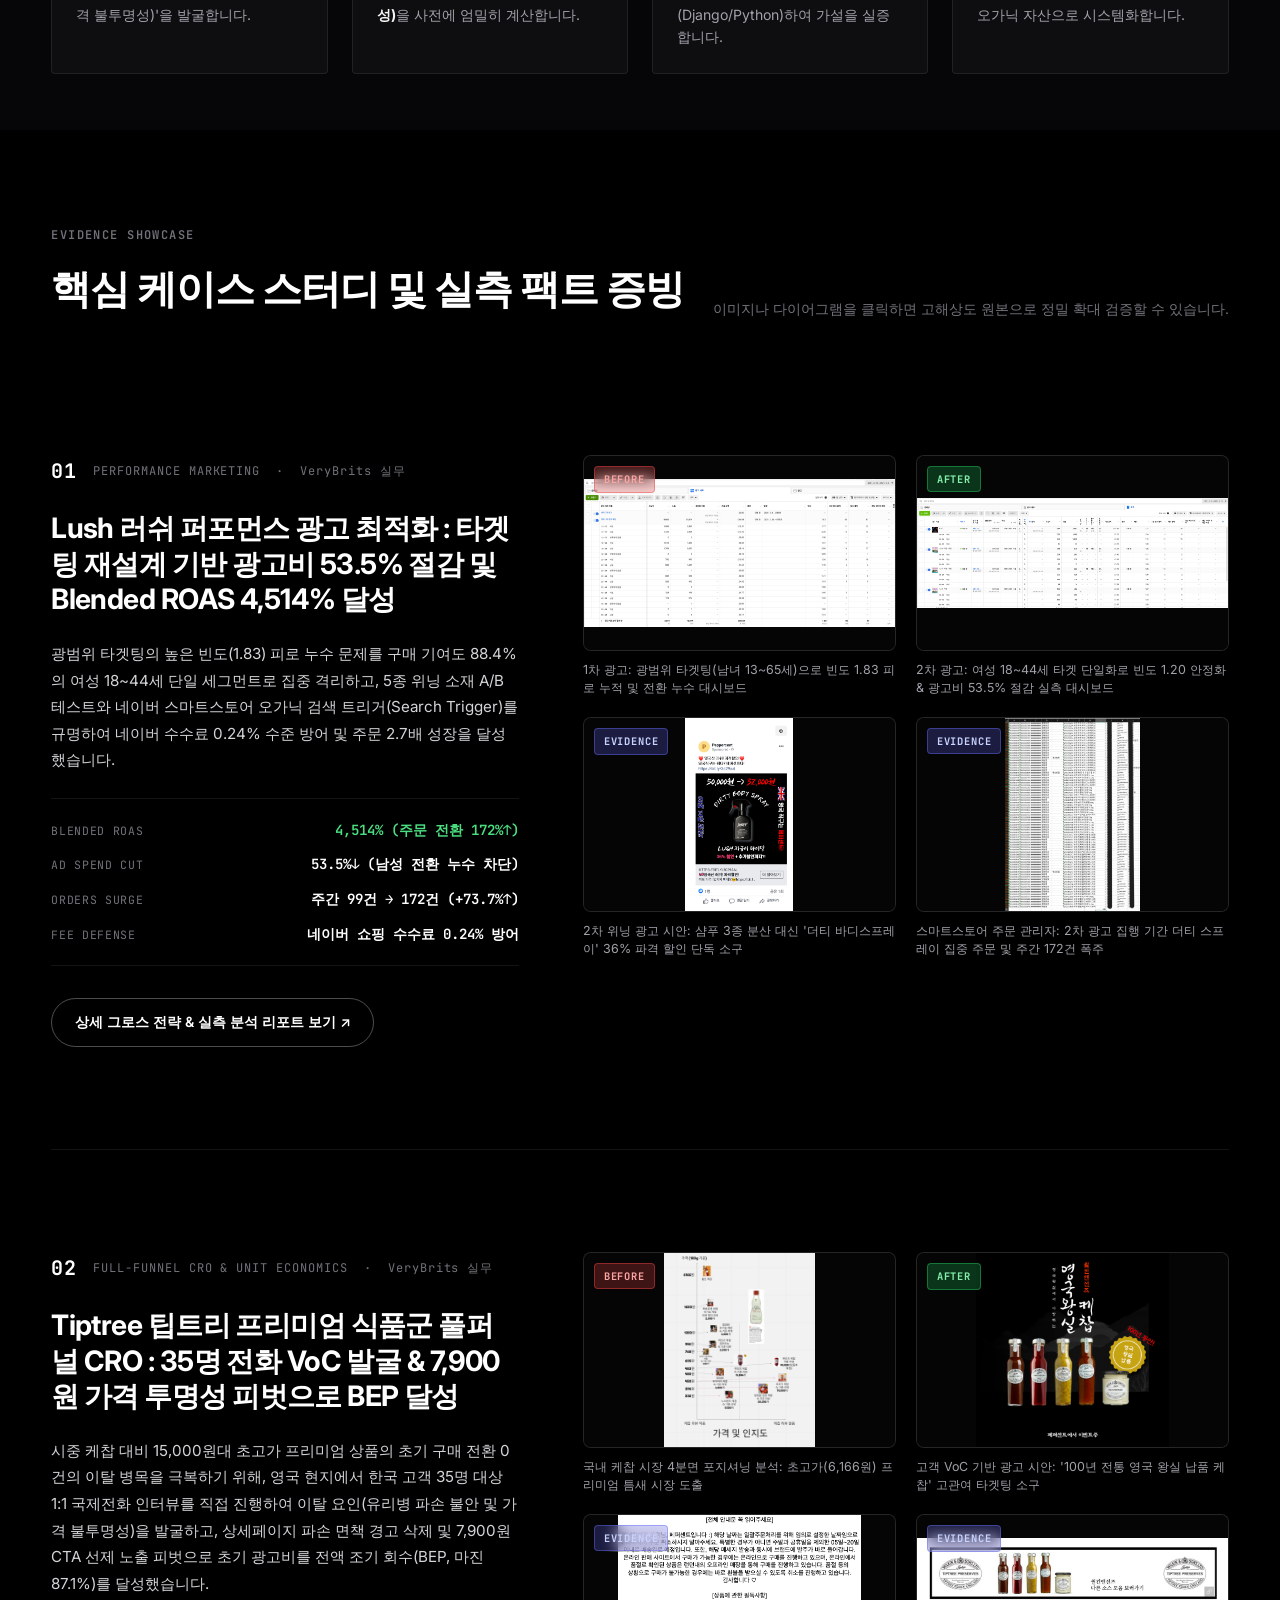
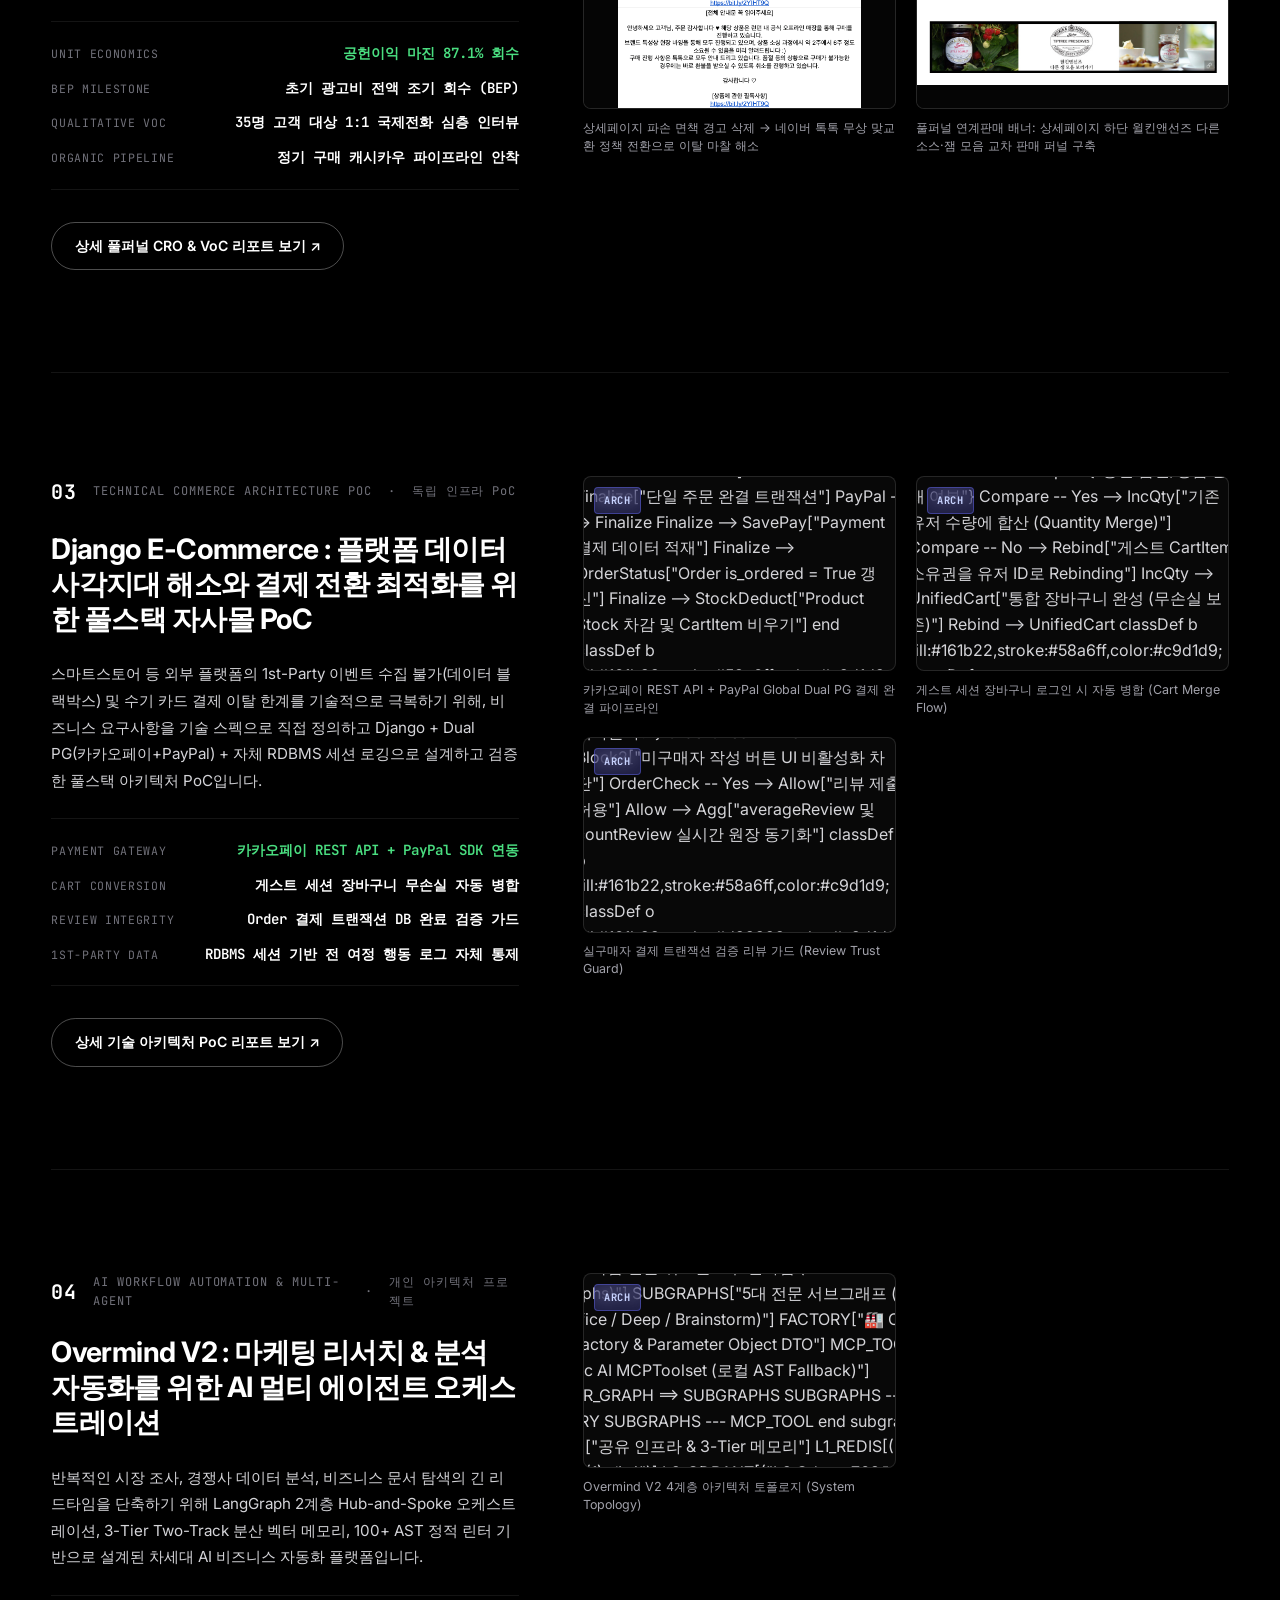
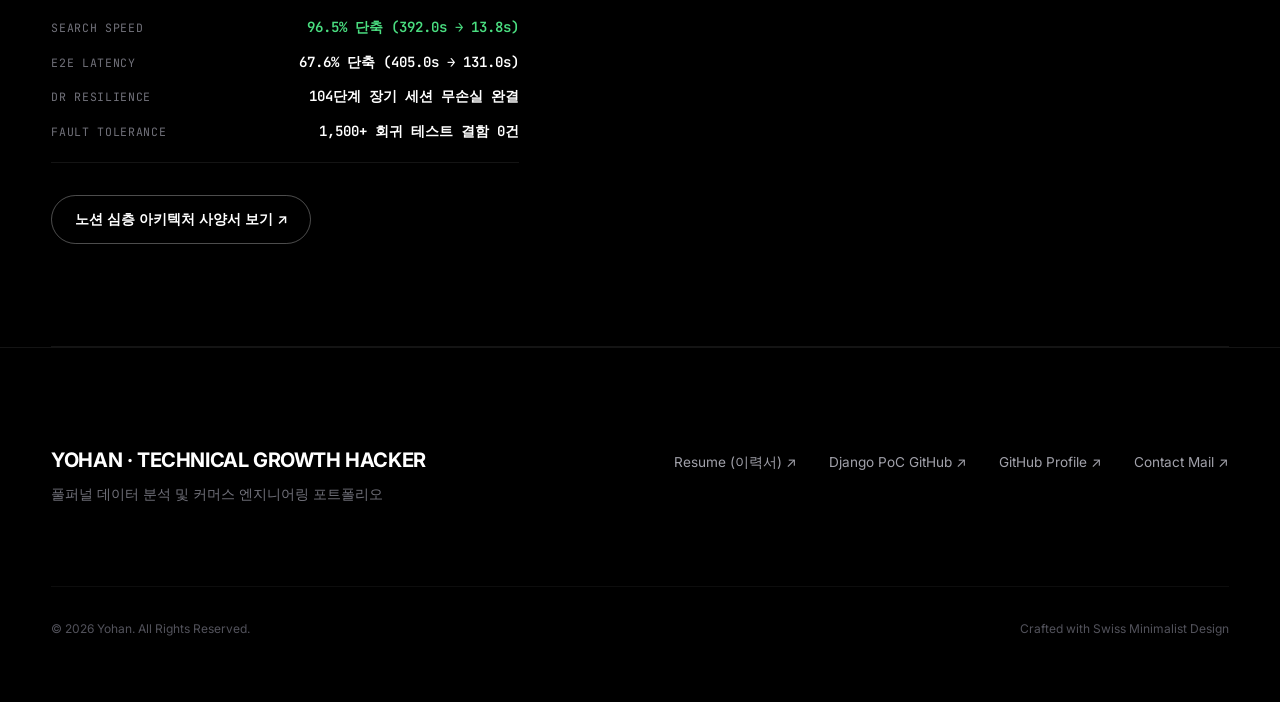
==== commit df085181: "feat: update portfolio case study content and project metadata in portfolio-cases.js" ====
--- a/index.html
+++ b/index.html
@@ -145,7 +145,7 @@
                         <div class="playbook-phase">PHASE 02 // UNIT ECONOMICS</div>
                         <h3 class="playbook-card-title">수학적 손익분기점(BEP) 계산</h3>
                         <p class="playbook-card-desc">
-                            실험 전에 회수 가능성을 먼저 증명합니다. <strong>원가, 포장비, 항공 물류비, 플랫폼 수수료를 분해하여 공헌이익(87.1%)과 회수 분기점(BEP 28병)</strong>을 사전에 엄밀히 계산합니다.
+                            실험 전에 회수 가능성을 먼저 증명합니다. <strong>원가, 포장비, 항공 물류비, 플랫폼 수수료를 분해하여 공헌이익(87.1%)과 손익분기점(BEP 조기 달성)</strong>을 사전에 엄밀히 계산합니다.
                         </p>
                     </div>
                     <div class="playbook-card">
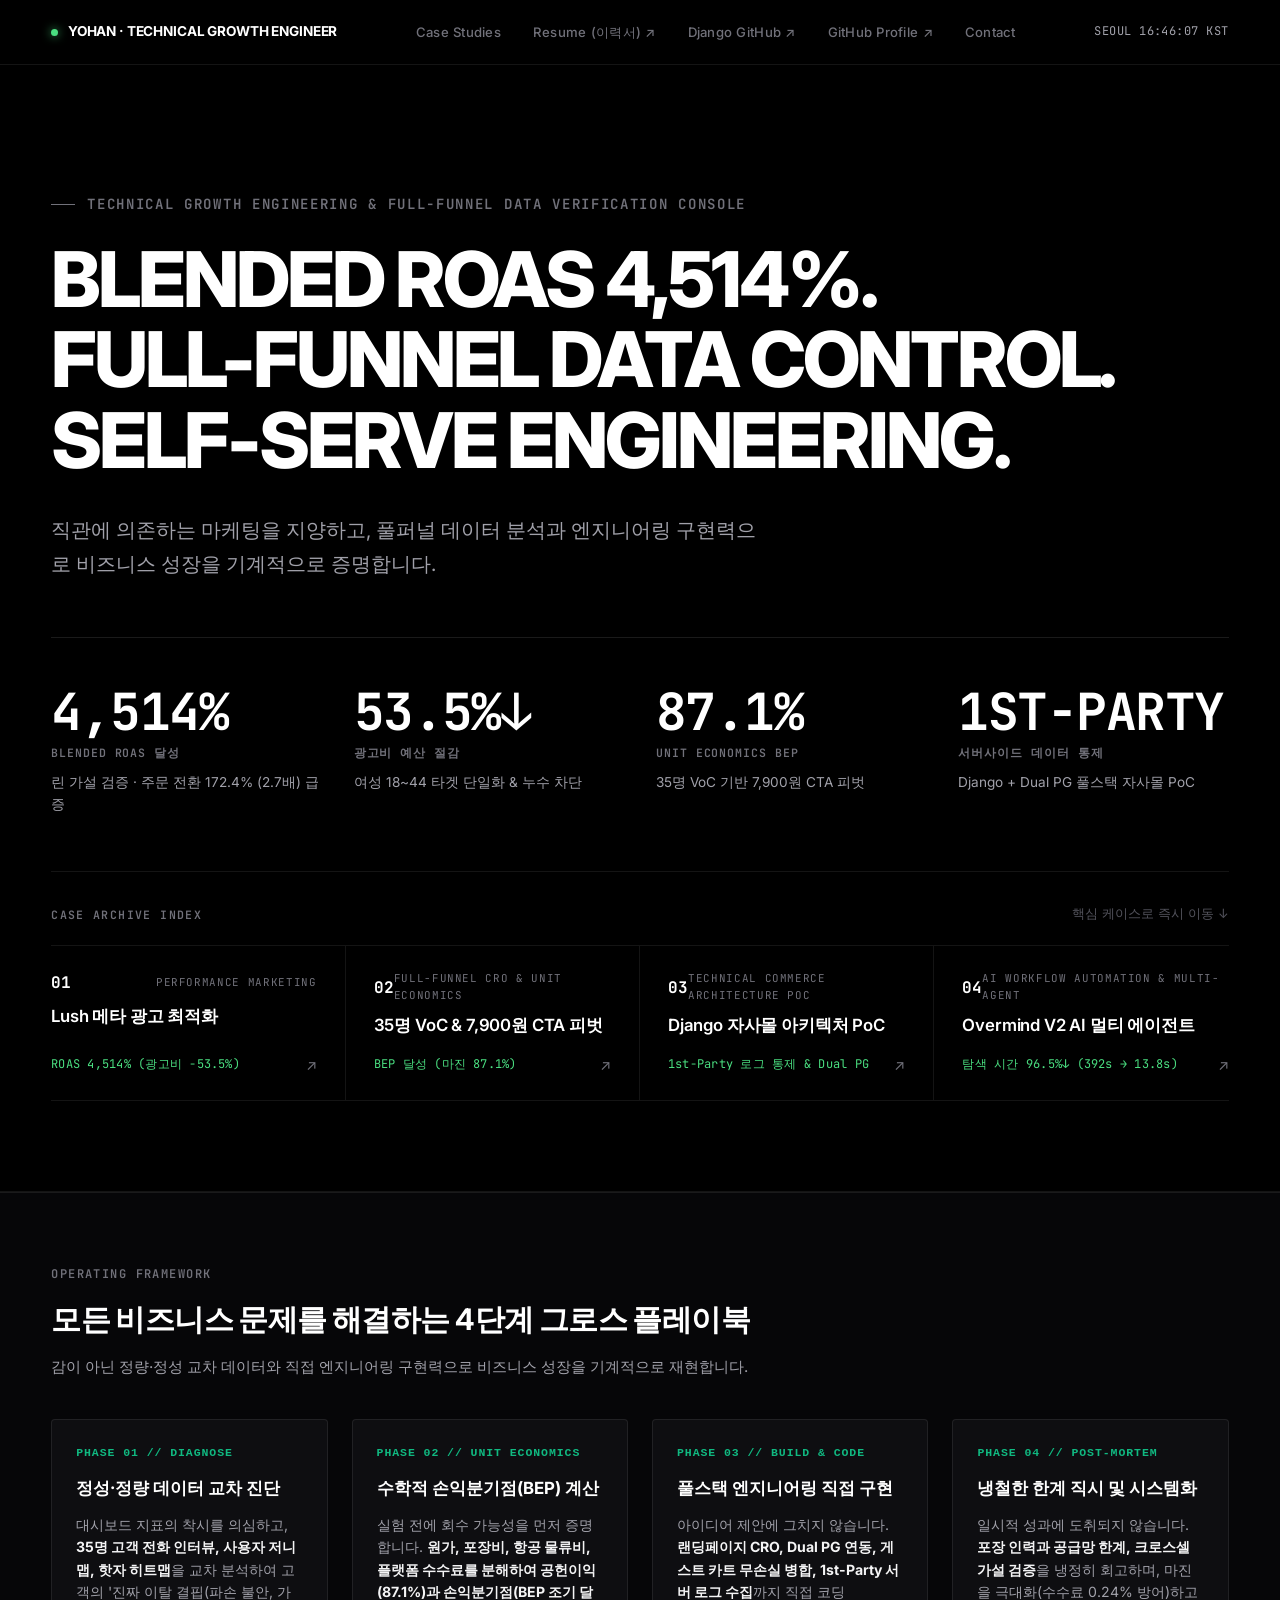
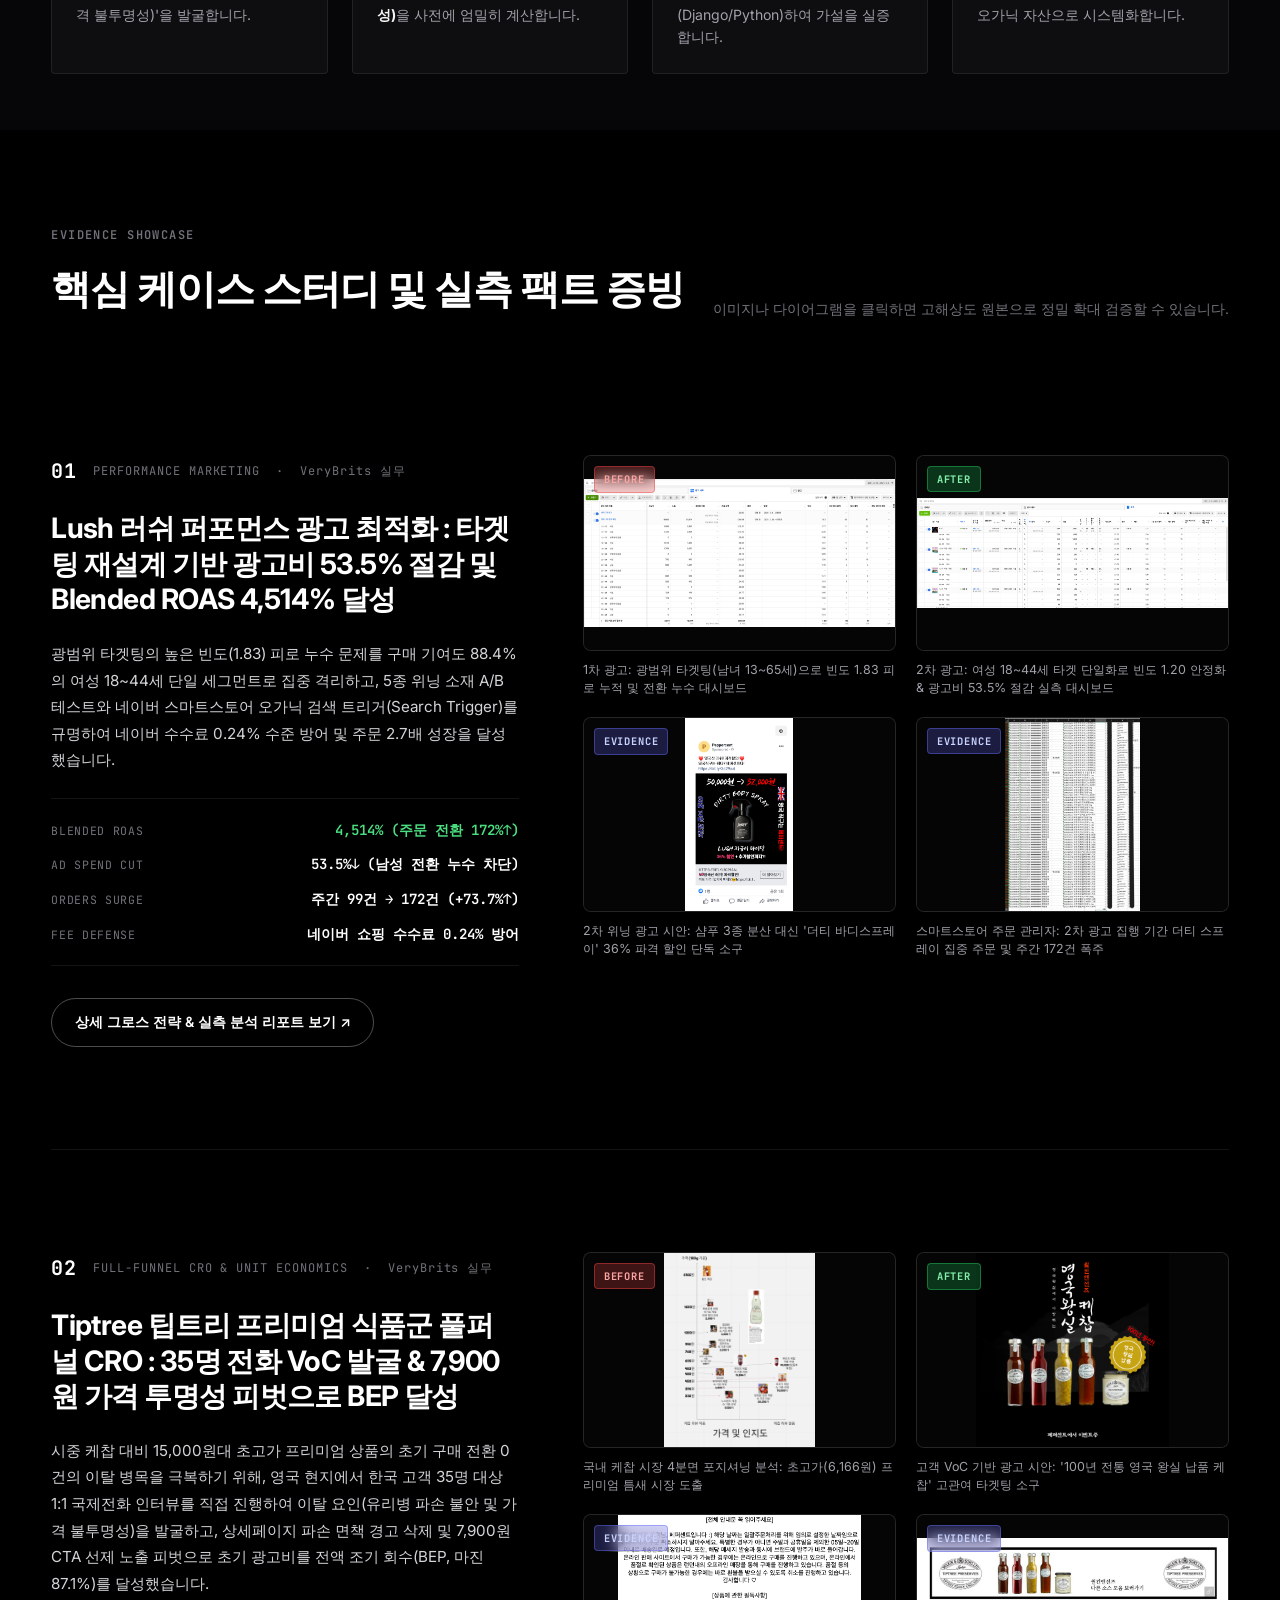
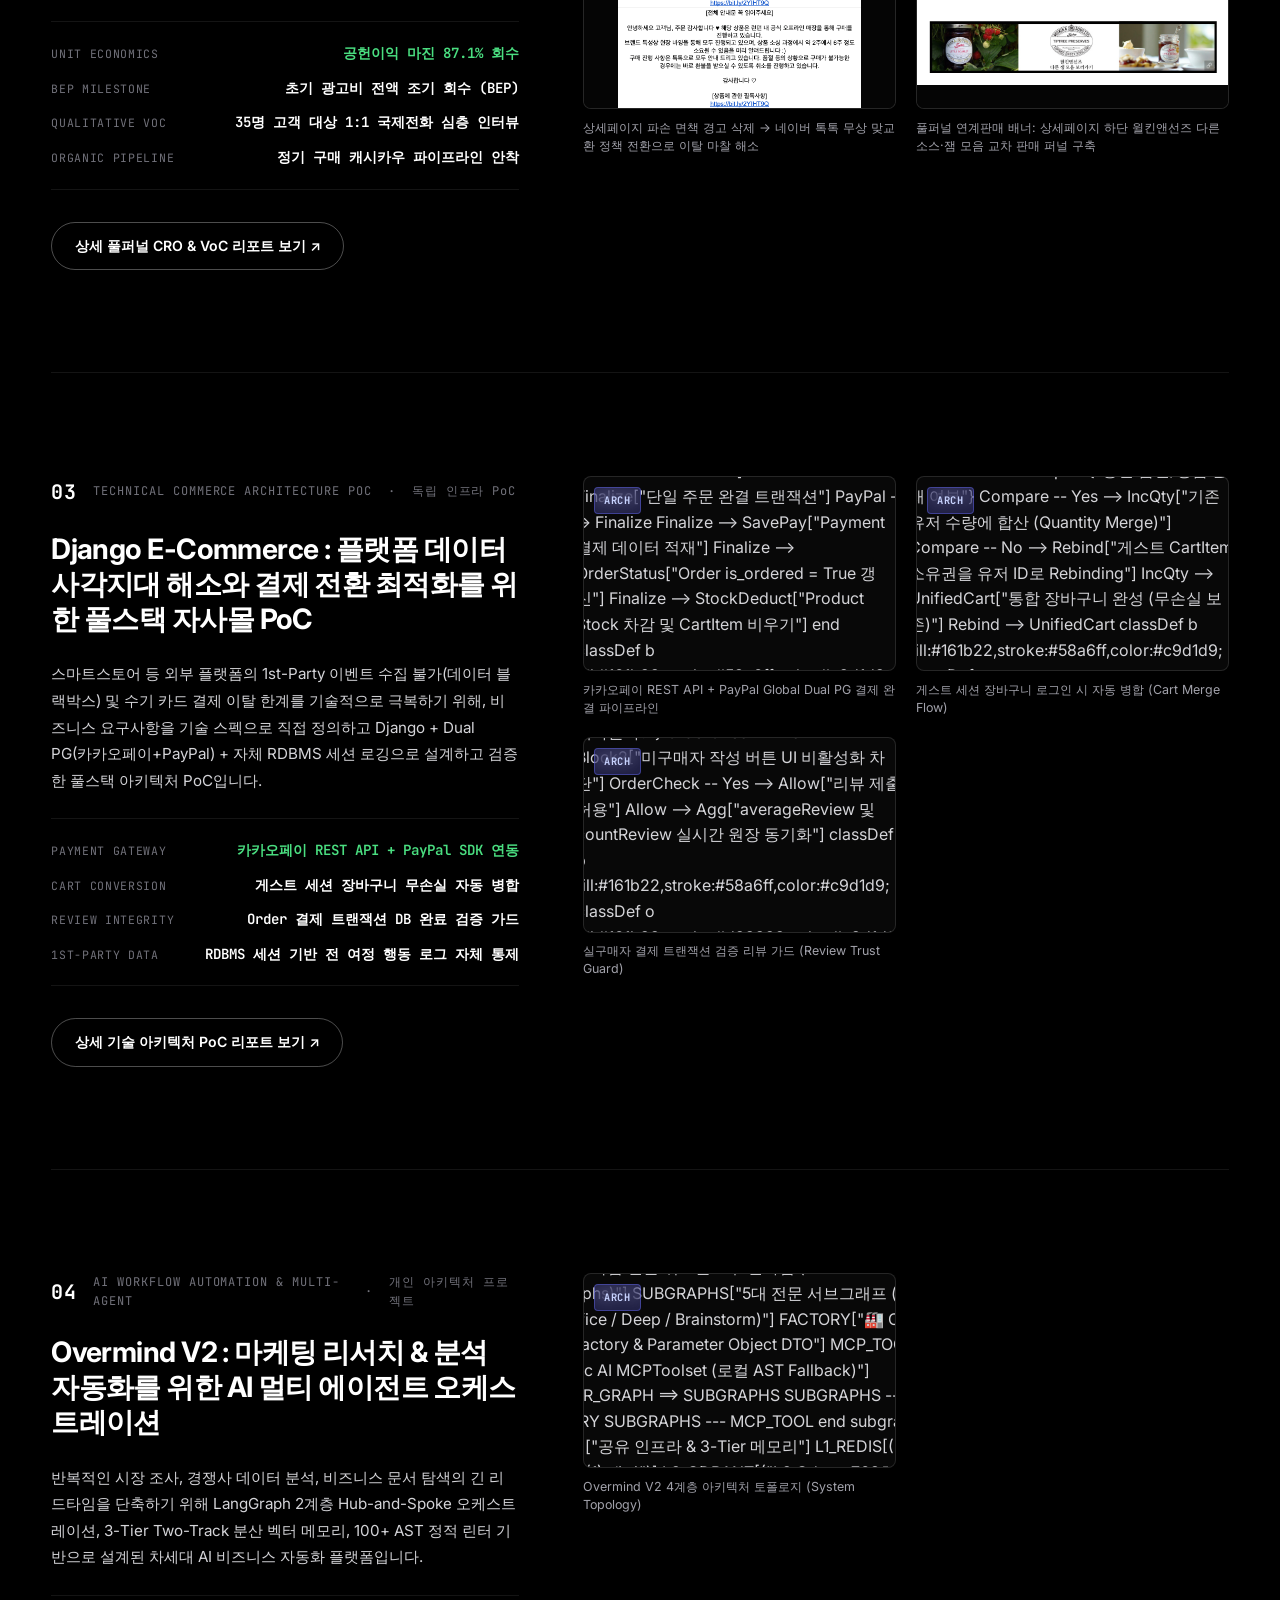
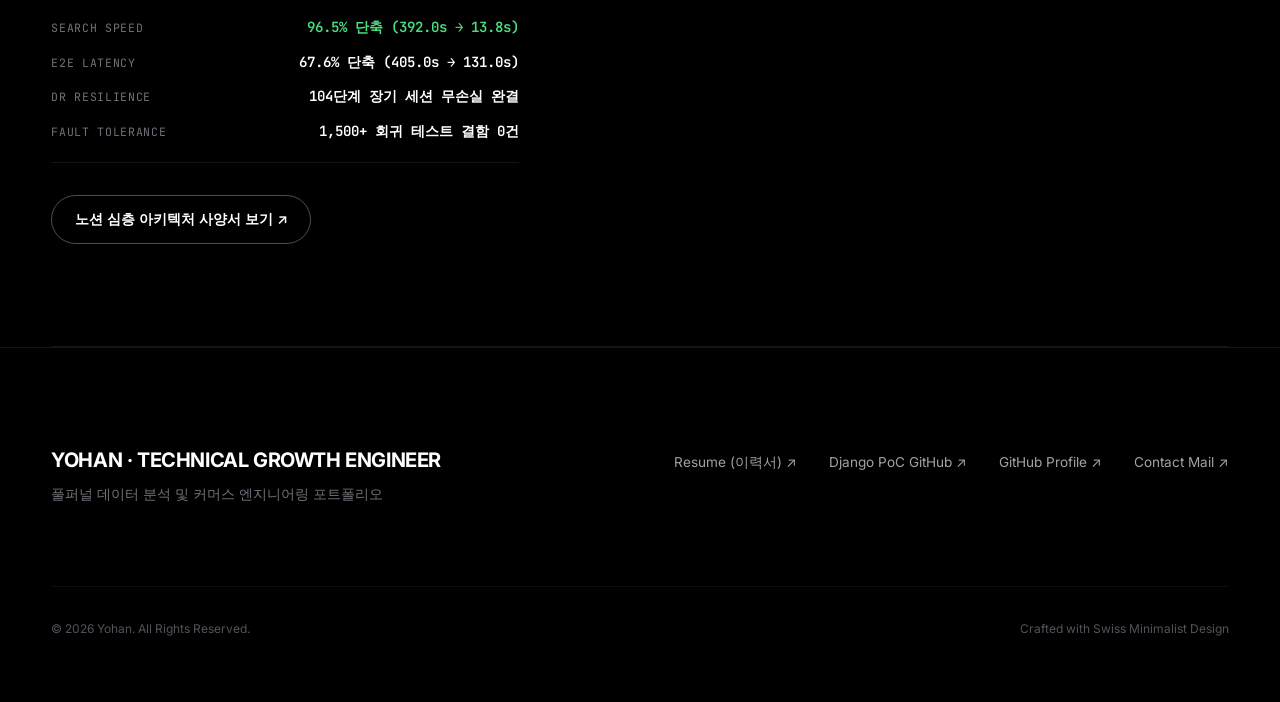
==== commit c9856c8c: "refactor: update index.html structure and content for portfolio growth tracking" ====
--- a/index.html
+++ b/index.html
@@ -190,7 +190,7 @@
     <footer class="minimal-footer">
         <div class="minimal-container footer-grid">
             <div>
-                <div class="footer-brand">YOHAN · TECHNICAL GROWTH HACKER</div>
+                <div class="footer-brand">YOHAN · TECHNICAL GROWTH ENGINEER</div>
                 <div style="font-size: 0.85rem; color: #71717A; margin-top: 0.5rem;">
                     풀퍼널 데이터 분석 및 커머스 엔지니어링 포트폴리오
                 </div>
